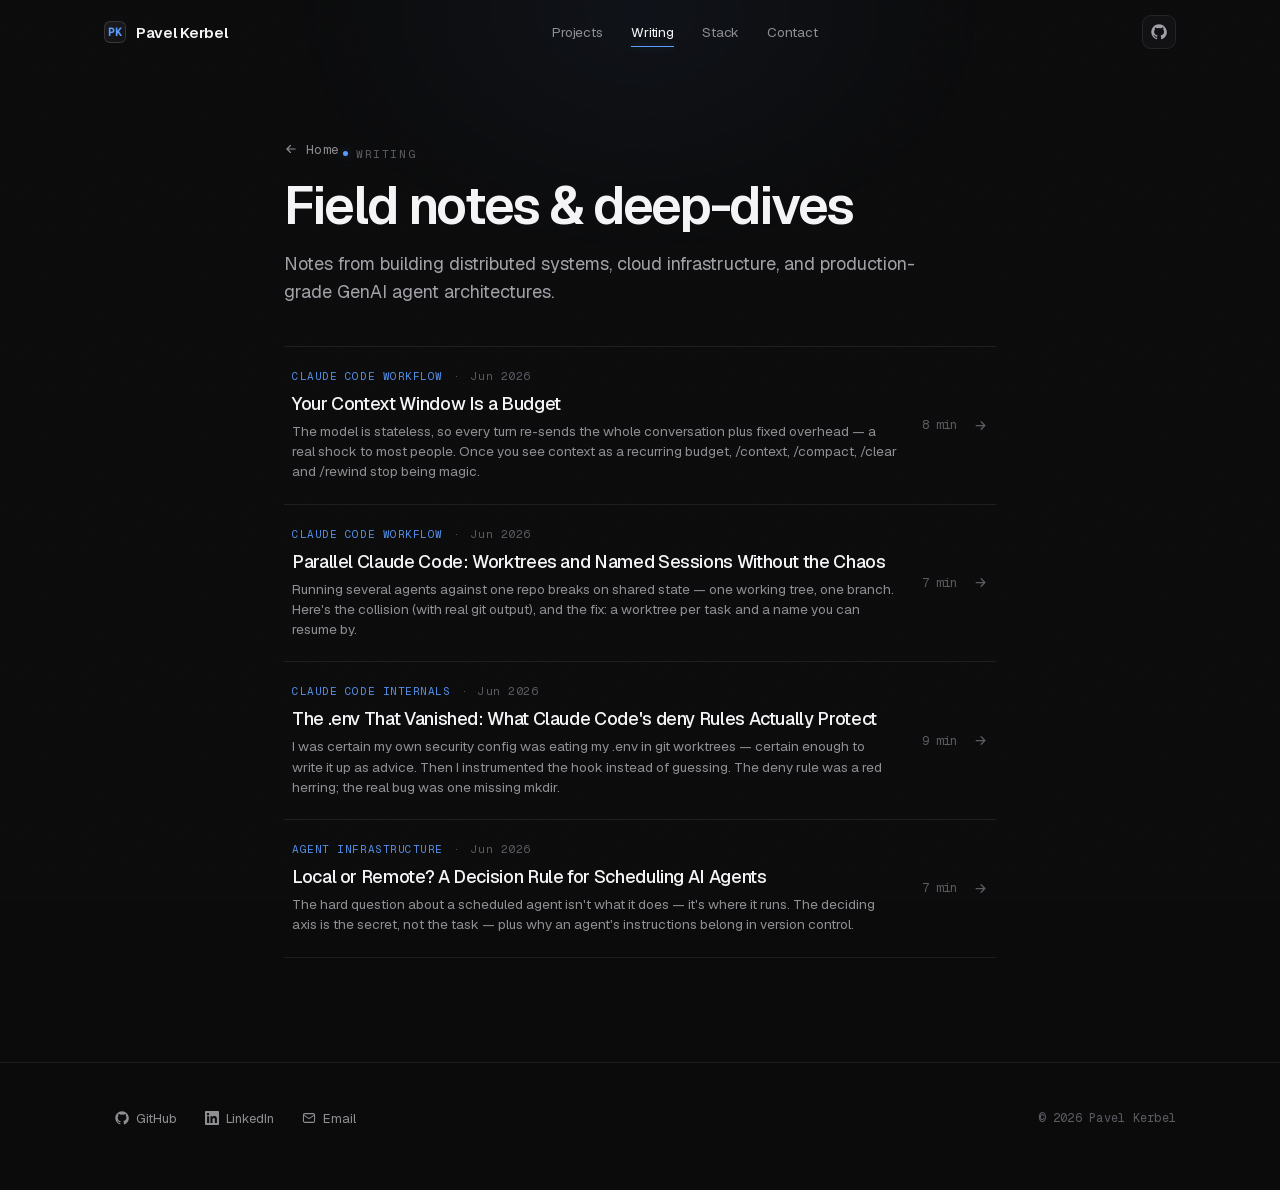
==== blog/index.html @ 135c645b "Add blog post: your context window is a budget Field note on how context really works — the model is" ====
<!DOCTYPE html>
<html lang="en">
<head>
  <meta charset="UTF-8">
  <meta name="viewport" content="width=device-width, initial-scale=1.0">
  <title>Writing — Pavel Kerbel</title>

  <meta name="description" content="Essays and field notes from Pavel Kerbel — distributed systems, cloud infrastructure, and production-grade GenAI agent architectures.">
  <link rel="canonical" href="https://pavelkerbel.com/blog/">
  <meta property="og:title" content="Writing — Pavel Kerbel">
  <meta property="og:description" content="Essays on distributed systems, cloud infrastructure, and production GenAI agent architectures.">
  <meta property="og:type" content="website">
  <meta property="og:url" content="https://pavelkerbel.com/blog/">

  <link rel="stylesheet" href="../style.css">
  <link rel="stylesheet" href="../blog.css">
</head>
<body>
  <div class="grain"></div>

  <!-- Header -->
  <header class="hdr" id="header">
    <div class="wrap hdr-in">
      <a class="brand" href="../">
        <span class="mark">PK</span>
        Pavel Kerbel
      </a>
      <nav class="nav">
        <a href="../#projects" class="nav-link">Projects</a>
        <a href="./" class="nav-link active">Writing</a>
        <a href="../#stack" class="nav-link">Stack</a>
        <a href="../#contact" class="nav-link">Contact</a>
      </nav>
      <div class="hdr-right">
        <a class="icon-btn" href="https://github.com/kerbelp" target="_blank" rel="noreferrer" aria-label="GitHub">
          <svg viewBox="0 0 24 24" fill="currentColor"><path d="M12 .5C5.7.5.5 5.7.5 12c0 5.1 3.3 9.4 7.9 10.9.6.1.8-.2.8-.5v-2c-3.2.7-3.9-1.4-3.9-1.4-.5-1.3-1.3-1.7-1.3-1.7-1.1-.7.1-.7.1-.7 1.2.1 1.8 1.2 1.8 1.2 1 1.8 2.7 1.3 3.4 1 .1-.8.4-1.3.7-1.6-2.6-.3-5.3-1.3-5.3-5.8 0-1.3.5-2.3 1.2-3.1-.1-.3-.5-1.5.1-3.1 0 0 1-.3 3.3 1.2a11.5 11.5 0 0 1 6 0C17.3 4.6 18.3 5 18.3 5c.6 1.6.2 2.8.1 3.1.8.8 1.2 1.8 1.2 3.1 0 4.5-2.7 5.5-5.3 5.8.4.4.8 1.1.8 2.2v3.3c0 .3.2.6.8.5 4.6-1.5 7.9-5.8 7.9-10.9C23.5 5.7 18.3.5 12 .5Z"/></svg>
        </a>
      </div>
    </div>
  </header>

  <main>
    <section class="blog-hero">
      <div class="read">
        <a class="backlink" href="../">
          <svg viewBox="0 0 24 24" fill="none" stroke="currentColor" stroke-width="2" stroke-linecap="round" stroke-linejoin="round"><path d="M19 12H5M11 18l-6-6 6-6"/></svg>
          Home
        </a>
        <span class="eyebrow" style="margin-top:18px;">Writing</span>
        <h1>Field notes &amp; deep-dives</h1>
        <p>Notes from building distributed systems, cloud infrastructure, and production-grade GenAI agent architectures.</p>
      </div>
    </section>

    <section style="padding: 12px 0 40px;">
      <div class="read">
        <div class="writing-list">
          <a class="post" href="claude-code-context-is-a-budget/" data-tags="claude-code,context,tokens,workflow,productivity,ai-infrastructure">
            <div class="post-main">
              <div class="post-meta">
                <span class="post-tag">Claude Code Workflow</span>
                <span>·</span>
                <span>Jun 2026</span>
              </div>
              <h3>Your Context Window Is a Budget</h3>
              <p class="post-desc">The model is stateless, so every turn re-sends the whole conversation plus fixed overhead — a real shock to most people. Once you see context as a recurring budget, /context, /compact, /clear and /rewind stop being magic.</p>
            </div>
            <div class="post-right">
              <span>8 min</span>
              <svg viewBox="0 0 24 24" fill="none" stroke="currentColor" stroke-width="2" stroke-linecap="round" stroke-linejoin="round"><path d="M5 12h14M13 6l6 6-6 6"/></svg>
            </div>
          </a>
          <a class="post" href="parallel-claude-code-worktrees-named-sessions/" data-tags="claude-code,git-worktrees,sessions,workflow,productivity,ai-infrastructure">
            <div class="post-main">
              <div class="post-meta">
                <span class="post-tag">Claude Code Workflow</span>
                <span>·</span>
                <span>Jun 2026</span>
              </div>
              <h3>Parallel Claude Code: Worktrees and Named Sessions Without the Chaos</h3>
              <p class="post-desc">Running several agents against one repo breaks on shared state — one working tree, one branch. Here's the collision (with real git output), and the fix: a worktree per task and a name you can resume by.</p>
            </div>
            <div class="post-right">
              <span>7 min</span>
              <svg viewBox="0 0 24 24" fill="none" stroke="currentColor" stroke-width="2" stroke-linecap="round" stroke-linejoin="round"><path d="M5 12h14M13 6l6 6-6 6"/></svg>
            </div>
          </a>
          <a class="post" href="claude-code-deny-rules-not-a-sandbox/" data-tags="claude-code,hooks,git-worktrees,debugging,permissions,ai-infrastructure">
            <div class="post-main">
              <div class="post-meta">
                <span class="post-tag">Claude Code Internals</span>
                <span>·</span>
                <span>Jun 2026</span>
              </div>
              <h3>The .env That Vanished: What Claude Code's deny Rules Actually Protect</h3>
              <p class="post-desc">I was certain my own security config was eating my .env in git worktrees — certain enough to write it up as advice. Then I instrumented the hook instead of guessing. The deny rule was a red herring; the real bug was one missing mkdir.</p>
            </div>
            <div class="post-right">
              <span>9 min</span>
              <svg viewBox="0 0 24 24" fill="none" stroke="currentColor" stroke-width="2" stroke-linecap="round" stroke-linejoin="round"><path d="M5 12h14M13 6l6 6-6 6"/></svg>
            </div>
          </a>
          <a class="post" href="local-or-remote-scheduling-ai-agents/" data-tags="agents,routines,claude-code,mcp,automation,ai-infrastructure">
            <div class="post-main">
              <div class="post-meta">
                <span class="post-tag">Agent Infrastructure</span>
                <span>·</span>
                <span>Jun 2026</span>
              </div>
              <h3>Local or Remote? A Decision Rule for Scheduling AI Agents</h3>
              <p class="post-desc">The hard question about a scheduled agent isn't what it does — it's where it runs. The deciding axis is the secret, not the task — plus why an agent's instructions belong in version control.</p>
            </div>
            <div class="post-right">
              <span>7 min</span>
              <svg viewBox="0 0 24 24" fill="none" stroke="currentColor" stroke-width="2" stroke-linecap="round" stroke-linejoin="round"><path d="M5 12h14M13 6l6 6-6 6"/></svg>
            </div>
          </a>
        </div>
      </div>
    </section>
  </main>

  <!-- Footer -->
  <footer class="footer">
    <div class="wrap footer-in">
      <div class="footer-links">
        <a href="https://github.com/kerbelp" target="_blank" rel="noreferrer"><svg viewBox="0 0 24 24" fill="currentColor"><path d="M12 .5C5.7.5.5 5.7.5 12c0 5.1 3.3 9.4 7.9 10.9.6.1.8-.2.8-.5v-2c-3.2.7-3.9-1.4-3.9-1.4-.5-1.3-1.3-1.7-1.3-1.7-1.1-.7.1-.7.1-.7 1.2.1 1.8 1.2 1.8 1.2 1 1.8 2.7 1.3 3.4 1 .1-.8.4-1.3.7-1.6-2.6-.3-5.3-1.3-5.3-5.8 0-1.3.5-2.3 1.2-3.1-.1-.3-.5-1.5.1-3.1 0 0 1-.3 3.3 1.2a11.5 11.5 0 0 1 6 0C17.3 4.6 18.3 5 18.3 5c.6 1.6.2 2.8.1 3.1.8.8 1.2 1.8 1.2 3.1 0 4.5-2.7 5.5-5.3 5.8.4.4.8 1.1.8 2.2v3.3c0 .3.2.6.8.5 4.6-1.5 7.9-5.8 7.9-10.9C23.5 5.7 18.3.5 12 .5Z"/></svg> GitHub</a>
        <a href="https://www.linkedin.com/in/kerbelp/" target="_blank" rel="noreferrer"><svg viewBox="0 0 24 24" fill="currentColor"><path d="M20.45 20.45h-3.56v-5.57c0-1.33-.02-3.04-1.85-3.04-1.85 0-2.14 1.45-2.14 2.94v5.67H9.35V9h3.41v1.56h.05c.48-.9 1.64-1.85 3.37-1.85 3.6 0 4.27 2.37 4.27 5.46v6.28ZM5.34 7.43a2.07 2.07 0 1 1 0-4.13 2.07 2.07 0 0 1 0 4.13ZM7.12 20.45H3.55V9h3.57v11.45ZM22.22 0H1.77C.79 0 0 .77 0 1.73v20.54C0 23.22.79 24 1.77 24h20.45c.98 0 1.78-.78 1.78-1.73V1.73C24 .77 23.2 0 22.22 0Z"/></svg> LinkedIn</a>
        <a href="mailto:hello@pavelkerbel.com"><svg viewBox="0 0 24 24" fill="none" stroke="currentColor" stroke-width="1.8" stroke-linecap="round" stroke-linejoin="round"><rect x="2.5" y="4.5" width="19" height="15" rx="2.5"/><path d="m3 7 9 6 9-6"/></svg> Email</a>
      </div>
      <span class="copyright">© 2026 Pavel Kerbel</span>
    </div>
  </footer>

  <script>
    document.documentElement.classList.add('ready');
    var hdr = document.getElementById('header');
    var onScroll = function () { hdr.classList.toggle('scrolled', window.scrollY > 8); };
    onScroll();
    window.addEventListener('scroll', onScroll, { passive: true });
  </script>
</body>
</html>
---- style.css ----
/* cyrillic-ext */
@font-face {
  font-family: 'Geist';
  font-style: normal;
  font-weight: 300;
  font-display: swap;
  src: url("fonts/e29f8e27-f8c9-4953-a61b-477ca6fa495c.woff2") format('woff2');
  unicode-range: U+0460-052F, U+1C80-1C8A, U+20B4, U+2DE0-2DFF, U+A640-A69F, U+FE2E-FE2F;
}
/* cyrillic */
@font-face {
  font-family: 'Geist';
  font-style: normal;
  font-weight: 300;
  font-display: swap;
  src: url("fonts/02e0edfd-99ec-4066-a321-1cae025c4f57.woff2") format('woff2');
  unicode-range: U+0301, U+0400-045F, U+0490-0491, U+04B0-04B1, U+2116;
}
/* vietnamese */
@font-face {
  font-family: 'Geist';
  font-style: normal;
  font-weight: 300;
  font-display: swap;
  src: url("fonts/5e59c840-a5d9-4b17-b4b4-eda919d2d9b7.woff2") format('woff2');
  unicode-range: U+0102-0103, U+0110-0111, U+0128-0129, U+0168-0169, U+01A0-01A1, U+01AF-01B0, U+0300-0301, U+0303-0304, U+0308-0309, U+0323, U+0329, U+1EA0-1EF9, U+20AB;
}
/* latin-ext */
@font-face {
  font-family: 'Geist';
  font-style: normal;
  font-weight: 300;
  font-display: swap;
  src: url("fonts/b0751911-b2d7-48f4-85fe-819244debfb4.woff2") format('woff2');
  unicode-range: U+0100-02BA, U+02BD-02C5, U+02C7-02CC, U+02CE-02D7, U+02DD-02FF, U+0304, U+0308, U+0329, U+1D00-1DBF, U+1E00-1E9F, U+1EF2-1EFF, U+2020, U+20A0-20AB, U+20AD-20C0, U+2113, U+2C60-2C7F, U+A720-A7FF;
}
/* latin */
@font-face {
  font-family: 'Geist';
  font-style: normal;
  font-weight: 300;
  font-display: swap;
  src: url("fonts/5f80c4a5-76d3-400f-a30b-2440a5e7821f.woff2") format('woff2');
  unicode-range: U+0000-00FF, U+0131, U+0152-0153, U+02BB-02BC, U+02C6, U+02DA, U+02DC, U+0304, U+0308, U+0329, U+2000-206F, U+20AC, U+2122, U+2191, U+2193, U+2212, U+2215, U+FEFF, U+FFFD;
}
/* cyrillic-ext */
@font-face {
  font-family: 'Geist';
  font-style: normal;
  font-weight: 400;
  font-display: swap;
  src: url("fonts/e29f8e27-f8c9-4953-a61b-477ca6fa495c.woff2") format('woff2');
  unicode-range: U+0460-052F, U+1C80-1C8A, U+20B4, U+2DE0-2DFF, U+A640-A69F, U+FE2E-FE2F;
}
/* cyrillic */
@font-face {
  font-family: 'Geist';
  font-style: normal;
  font-weight: 400;
  font-display: swap;
  src: url("fonts/02e0edfd-99ec-4066-a321-1cae025c4f57.woff2") format('woff2');
  unicode-range: U+0301, U+0400-045F, U+0490-0491, U+04B0-04B1, U+2116;
}
/* vietnamese */
@font-face {
  font-family: 'Geist';
  font-style: normal;
  font-weight: 400;
  font-display: swap;
  src: url("fonts/5e59c840-a5d9-4b17-b4b4-eda919d2d9b7.woff2") format('woff2');
  unicode-range: U+0102-0103, U+0110-0111, U+0128-0129, U+0168-0169, U+01A0-01A1, U+01AF-01B0, U+0300-0301, U+0303-0304, U+0308-0309, U+0323, U+0329, U+1EA0-1EF9, U+20AB;
}
/* latin-ext */
@font-face {
  font-family: 'Geist';
  font-style: normal;
  font-weight: 400;
  font-display: swap;
  src: url("fonts/b0751911-b2d7-48f4-85fe-819244debfb4.woff2") format('woff2');
  unicode-range: U+0100-02BA, U+02BD-02C5, U+02C7-02CC, U+02CE-02D7, U+02DD-02FF, U+0304, U+0308, U+0329, U+1D00-1DBF, U+1E00-1E9F, U+1EF2-1EFF, U+2020, U+20A0-20AB, U+20AD-20C0, U+2113, U+2C60-2C7F, U+A720-A7FF;
}
/* latin */
@font-face {
  font-family: 'Geist';
  font-style: normal;
  font-weight: 400;
  font-display: swap;
  src: url("fonts/5f80c4a5-76d3-400f-a30b-2440a5e7821f.woff2") format('woff2');
  unicode-range: U+0000-00FF, U+0131, U+0152-0153, U+02BB-02BC, U+02C6, U+02DA, U+02DC, U+0304, U+0308, U+0329, U+2000-206F, U+20AC, U+2122, U+2191, U+2193, U+2212, U+2215, U+FEFF, U+FFFD;
}
/* cyrillic-ext */
@font-face {
  font-family: 'Geist';
  font-style: normal;
  font-weight: 500;
  font-display: swap;
  src: url("fonts/e29f8e27-f8c9-4953-a61b-477ca6fa495c.woff2") format('woff2');
  unicode-range: U+0460-052F, U+1C80-1C8A, U+20B4, U+2DE0-2DFF, U+A640-A69F, U+FE2E-FE2F;
}
/* cyrillic */
@font-face {
  font-family: 'Geist';
  font-style: normal;
  font-weight: 500;
  font-display: swap;
  src: url("fonts/02e0edfd-99ec-4066-a321-1cae025c4f57.woff2") format('woff2');
  unicode-range: U+0301, U+0400-045F, U+0490-0491, U+04B0-04B1, U+2116;
}
/* vietnamese */
@font-face {
  font-family: 'Geist';
  font-style: normal;
  font-weight: 500;
  font-display: swap;
  src: url("fonts/5e59c840-a5d9-4b17-b4b4-eda919d2d9b7.woff2") format('woff2');
  unicode-range: U+0102-0103, U+0110-0111, U+0128-0129, U+0168-0169, U+01A0-01A1, U+01AF-01B0, U+0300-0301, U+0303-0304, U+0308-0309, U+0323, U+0329, U+1EA0-1EF9, U+20AB;
}
/* latin-ext */
@font-face {
  font-family: 'Geist';
  font-style: normal;
  font-weight: 500;
  font-display: swap;
  src: url("fonts/b0751911-b2d7-48f4-85fe-819244debfb4.woff2") format('woff2');
  unicode-range: U+0100-02BA, U+02BD-02C5, U+02C7-02CC, U+02CE-02D7, U+02DD-02FF, U+0304, U+0308, U+0329, U+1D00-1DBF, U+1E00-1E9F, U+1EF2-1EFF, U+2020, U+20A0-20AB, U+20AD-20C0, U+2113, U+2C60-2C7F, U+A720-A7FF;
}
/* latin */
@font-face {
  font-family: 'Geist';
  font-style: normal;
  font-weight: 500;
  font-display: swap;
  src: url("fonts/5f80c4a5-76d3-400f-a30b-2440a5e7821f.woff2") format('woff2');
  unicode-range: U+0000-00FF, U+0131, U+0152-0153, U+02BB-02BC, U+02C6, U+02DA, U+02DC, U+0304, U+0308, U+0329, U+2000-206F, U+20AC, U+2122, U+2191, U+2193, U+2212, U+2215, U+FEFF, U+FFFD;
}
/* cyrillic-ext */
@font-face {
  font-family: 'Geist';
  font-style: normal;
  font-weight: 600;
  font-display: swap;
  src: url("fonts/e29f8e27-f8c9-4953-a61b-477ca6fa495c.woff2") format('woff2');
  unicode-range: U+0460-052F, U+1C80-1C8A, U+20B4, U+2DE0-2DFF, U+A640-A69F, U+FE2E-FE2F;
}
/* cyrillic */
@font-face {
  font-family: 'Geist';
  font-style: normal;
  font-weight: 600;
  font-display: swap;
  src: url("fonts/02e0edfd-99ec-4066-a321-1cae025c4f57.woff2") format('woff2');
  unicode-range: U+0301, U+0400-045F, U+0490-0491, U+04B0-04B1, U+2116;
}
/* vietnamese */
@font-face {
  font-family: 'Geist';
  font-style: normal;
  font-weight: 600;
  font-display: swap;
  src: url("fonts/5e59c840-a5d9-4b17-b4b4-eda919d2d9b7.woff2") format('woff2');
  unicode-range: U+0102-0103, U+0110-0111, U+0128-0129, U+0168-0169, U+01A0-01A1, U+01AF-01B0, U+0300-0301, U+0303-0304, U+0308-0309, U+0323, U+0329, U+1EA0-1EF9, U+20AB;
}
/* latin-ext */
@font-face {
  font-family: 'Geist';
  font-style: normal;
  font-weight: 600;
  font-display: swap;
  src: url("fonts/b0751911-b2d7-48f4-85fe-819244debfb4.woff2") format('woff2');
  unicode-range: U+0100-02BA, U+02BD-02C5, U+02C7-02CC, U+02CE-02D7, U+02DD-02FF, U+0304, U+0308, U+0329, U+1D00-1DBF, U+1E00-1E9F, U+1EF2-1EFF, U+2020, U+20A0-20AB, U+20AD-20C0, U+2113, U+2C60-2C7F, U+A720-A7FF;
}
/* latin */
@font-face {
  font-family: 'Geist';
  font-style: normal;
  font-weight: 600;
  font-display: swap;
  src: url("fonts/5f80c4a5-76d3-400f-a30b-2440a5e7821f.woff2") format('woff2');
  unicode-range: U+0000-00FF, U+0131, U+0152-0153, U+02BB-02BC, U+02C6, U+02DA, U+02DC, U+0304, U+0308, U+0329, U+2000-206F, U+20AC, U+2122, U+2191, U+2193, U+2212, U+2215, U+FEFF, U+FFFD;
}
/* cyrillic-ext */
@font-face {
  font-family: 'Geist';
  font-style: normal;
  font-weight: 700;
  font-display: swap;
  src: url("fonts/e29f8e27-f8c9-4953-a61b-477ca6fa495c.woff2") format('woff2');
  unicode-range: U+0460-052F, U+1C80-1C8A, U+20B4, U+2DE0-2DFF, U+A640-A69F, U+FE2E-FE2F;
}
/* cyrillic */
@font-face {
  font-family: 'Geist';
  font-style: normal;
  font-weight: 700;
  font-display: swap;
  src: url("fonts/02e0edfd-99ec-4066-a321-1cae025c4f57.woff2") format('woff2');
  unicode-range: U+0301, U+0400-045F, U+0490-0491, U+04B0-04B1, U+2116;
}
/* vietnamese */
@font-face {
  font-family: 'Geist';
  font-style: normal;
  font-weight: 700;
  font-display: swap;
  src: url("fonts/5e59c840-a5d9-4b17-b4b4-eda919d2d9b7.woff2") format('woff2');
  unicode-range: U+0102-0103, U+0110-0111, U+0128-0129, U+0168-0169, U+01A0-01A1, U+01AF-01B0, U+0300-0301, U+0303-0304, U+0308-0309, U+0323, U+0329, U+1EA0-1EF9, U+20AB;
}
/* latin-ext */
@font-face {
  font-family: 'Geist';
  font-style: normal;
  font-weight: 700;
  font-display: swap;
  src: url("fonts/b0751911-b2d7-48f4-85fe-819244debfb4.woff2") format('woff2');
  unicode-range: U+0100-02BA, U+02BD-02C5, U+02C7-02CC, U+02CE-02D7, U+02DD-02FF, U+0304, U+0308, U+0329, U+1D00-1DBF, U+1E00-1E9F, U+1EF2-1EFF, U+2020, U+20A0-20AB, U+20AD-20C0, U+2113, U+2C60-2C7F, U+A720-A7FF;
}
/* latin */
@font-face {
  font-family: 'Geist';
  font-style: normal;
  font-weight: 700;
  font-display: swap;
  src: url("fonts/5f80c4a5-76d3-400f-a30b-2440a5e7821f.woff2") format('woff2');
  unicode-range: U+0000-00FF, U+0131, U+0152-0153, U+02BB-02BC, U+02C6, U+02DA, U+02DC, U+0304, U+0308, U+0329, U+2000-206F, U+20AC, U+2122, U+2191, U+2193, U+2212, U+2215, U+FEFF, U+FFFD;
}
/* cyrillic-ext */
@font-face {
  font-family: 'Geist Mono';
  font-style: normal;
  font-weight: 400;
  font-display: swap;
  src: url("fonts/e93628d7-5708-4ba1-8b4d-038cb0ce158b.woff2") format('woff2');
  unicode-range: U+0460-052F, U+1C80-1C8A, U+20B4, U+2DE0-2DFF, U+A640-A69F, U+FE2E-FE2F;
}
/* cyrillic */
@font-face {
  font-family: 'Geist Mono';
  font-style: normal;
  font-weight: 400;
  font-display: swap;
  src: url("fonts/2e220a47-0cac-47fd-a0c2-d87fb365a460.woff2") format('woff2');
  unicode-range: U+0301, U+0400-045F, U+0490-0491, U+04B0-04B1, U+2116;
}
/* symbols2 */
@font-face {
  font-family: 'Geist Mono';
  font-style: normal;
  font-weight: 400;
  font-display: swap;
  src: url("fonts/2adf43e3-f1c6-4e5c-8d7b-ce3fc3c0bacb.woff2") format('woff2');
  unicode-range: U+2000-2001, U+2004-2008, U+200A, U+23B8-23BD, U+2500-259F;
}
/* vietnamese */
@font-face {
  font-family: 'Geist Mono';
  font-style: normal;
  font-weight: 400;
  font-display: swap;
  src: url("fonts/4974fd29-18d6-426a-866e-49e801d18f09.woff2") format('woff2');
  unicode-range: U+0102-0103, U+0110-0111, U+0128-0129, U+0168-0169, U+01A0-01A1, U+01AF-01B0, U+0300-0301, U+0303-0304, U+0308-0309, U+0323, U+0329, U+1EA0-1EF9, U+20AB;
}
/* latin-ext */
@font-face {
  font-family: 'Geist Mono';
  font-style: normal;
  font-weight: 400;
  font-display: swap;
  src: url("fonts/c0227e74-2f84-4f76-a6a5-dbca41500642.woff2") format('woff2');
  unicode-range: U+0100-02BA, U+02BD-02C5, U+02C7-02CC, U+02CE-02D7, U+02DD-02FF, U+0304, U+0308, U+0329, U+1D00-1DBF, U+1E00-1E9F, U+1EF2-1EFF, U+2020, U+20A0-20AB, U+20AD-20C0, U+2113, U+2C60-2C7F, U+A720-A7FF;
}
/* latin */
@font-face {
  font-family: 'Geist Mono';
  font-style: normal;
  font-weight: 400;
  font-display: swap;
  src: url("fonts/6c6049fb-b404-49ed-b0d0-677ee3e92f3e.woff2") format('woff2');
  unicode-range: U+0000-00FF, U+0131, U+0152-0153, U+02BB-02BC, U+02C6, U+02DA, U+02DC, U+0304, U+0308, U+0329, U+2000-206F, U+20AC, U+2122, U+2191, U+2193, U+2212, U+2215, U+FEFF, U+FFFD;
}
/* cyrillic-ext */
@font-face {
  font-family: 'Geist Mono';
  font-style: normal;
  font-weight: 500;
  font-display: swap;
  src: url("fonts/e93628d7-5708-4ba1-8b4d-038cb0ce158b.woff2") format('woff2');
  unicode-range: U+0460-052F, U+1C80-1C8A, U+20B4, U+2DE0-2DFF, U+A640-A69F, U+FE2E-FE2F;
}
/* cyrillic */
@font-face {
  font-family: 'Geist Mono';
  font-style: normal;
  font-weight: 500;
  font-display: swap;
  src: url("fonts/2e220a47-0cac-47fd-a0c2-d87fb365a460.woff2") format('woff2');
  unicode-range: U+0301, U+0400-045F, U+0490-0491, U+04B0-04B1, U+2116;
}
/* symbols2 */
@font-face {
  font-family: 'Geist Mono';
  font-style: normal;
  font-weight: 500;
  font-display: swap;
  src: url("fonts/2adf43e3-f1c6-4e5c-8d7b-ce3fc3c0bacb.woff2") format('woff2');
  unicode-range: U+2000-2001, U+2004-2008, U+200A, U+23B8-23BD, U+2500-259F;
}
/* vietnamese */
@font-face {
  font-family: 'Geist Mono';
  font-style: normal;
  font-weight: 500;
  font-display: swap;
  src: url("fonts/4974fd29-18d6-426a-866e-49e801d18f09.woff2") format('woff2');
  unicode-range: U+0102-0103, U+0110-0111, U+0128-0129, U+0168-0169, U+01A0-01A1, U+01AF-01B0, U+0300-0301, U+0303-0304, U+0308-0309, U+0323, U+0329, U+1EA0-1EF9, U+20AB;
}
/* latin-ext */
@font-face {
  font-family: 'Geist Mono';
  font-style: normal;
  font-weight: 500;
  font-display: swap;
  src: url("fonts/c0227e74-2f84-4f76-a6a5-dbca41500642.woff2") format('woff2');
  unicode-range: U+0100-02BA, U+02BD-02C5, U+02C7-02CC, U+02CE-02D7, U+02DD-02FF, U+0304, U+0308, U+0329, U+1D00-1DBF, U+1E00-1E9F, U+1EF2-1EFF, U+2020, U+20A0-20AB, U+20AD-20C0, U+2113, U+2C60-2C7F, U+A720-A7FF;
}
/* latin */
@font-face {
  font-family: 'Geist Mono';
  font-style: normal;
  font-weight: 500;
  font-display: swap;
  src: url("fonts/6c6049fb-b404-49ed-b0d0-677ee3e92f3e.woff2") format('woff2');
  unicode-range: U+0000-00FF, U+0131, U+0152-0153, U+02BB-02BC, U+02C6, U+02DA, U+02DC, U+0304, U+0308, U+0329, U+2000-206F, U+20AC, U+2122, U+2191, U+2193, U+2212, U+2215, U+FEFF, U+FFFD;
}

/* ============================================================
   Pavel Kerbel — portfolio
   Geist Sans / Geist Mono · dark · Gemini-blue accent
   ============================================================ */

:root {
  /* surfaces */
  --bg:            #0B0B0C;
  --bg-2:          #0E0E10;
  --surface:       #121214;
  --surface-2:     #161618;
  --surface-3:     #1C1C20;

  /* hairlines */
  --line:          rgba(255,255,255,0.08);
  --line-strong:   rgba(255,255,255,0.13);
  --line-faint:    rgba(255,255,255,0.05);

  /* text */
  --text:          #F4F4F6;
  --text-dim:      #A1A1A8;
  --text-mute:     #8E8E93;
  --text-faint:    #5C5C63;

  /* accent (driven by tweaks) */
  --accent:        #5B9DFF;
  --accent-ink:    #0B0B0C;
  --glow:          0.55;            /* multiplier set by tweak */
  --accent-soft:   color-mix(in oklch, var(--accent) 14%, transparent);
  --accent-line:   color-mix(in oklch, var(--accent) 38%, transparent);

  /* metrics */
  --maxw:          1120px;
  --pad:           24px;
  --radius:        16px;
  --radius-sm:     10px;

  --ease:          cubic-bezier(0.22, 1, 0.36, 1);
  --font:          "Geist", -apple-system, BlinkMacSystemFont, "Segoe UI", sans-serif;
  --mono:          "Geist Mono", ui-monospace, "SF Mono", Menlo, monospace;
}

* { box-sizing: border-box; }
html { scroll-behavior: smooth; }
@media (prefers-reduced-motion: reduce) { html { scroll-behavior: auto; } }

html, body {
  margin: 0;
  padding: 0;
  background: var(--bg);
  color: var(--text);
  font-family: var(--font);
  -webkit-font-smoothing: antialiased;
  text-rendering: optimizeLegibility;
  font-feature-settings: "ss01", "cv01";
}

body {
  overflow-x: hidden;
}

/* ambient top glow — extremely subtle */
body::before {
  content: "";
  position: fixed;
  top: -340px;
  left: 50%;
  width: 1000px;
  height: 700px;
  transform: translateX(-50%);
  background: radial-gradient(
    50% 50% at 50% 50%,
    color-mix(in oklch, var(--accent) calc(9% * var(--glow)), transparent),
    transparent 70%
  );
  pointer-events: none;
  z-index: 0;
  filter: blur(8px);
}

::selection { background: var(--accent-soft); color: var(--text); }

a { color: inherit; text-decoration: none; }
button { font-family: inherit; }

/* fine grain so flat blacks don't band */
.grain {
  position: fixed;
  inset: 0;
  z-index: 1;
  pointer-events: none;
  opacity: 0.025;
  background-image: url("data:image/svg+xml,%3Csvg xmlns='http://www.w3.org/2000/svg' width='160' height='160'%3E%3Cfilter id='n'%3E%3CfeTurbulence type='fractalNoise' baseFrequency='0.9' numOctaves='2' stitchTiles='stitch'/%3E%3C/filter%3E%3Crect width='100%25' height='100%25' filter='url(%23n)'/%3E%3C/svg%3E");
}

.wrap { max-width: var(--maxw); margin: 0 auto; padding: 0 var(--pad); position: relative; z-index: 2; }

/* ============================================================
   Header
   ============================================================ */
.hdr {
  position: fixed;
  top: 0; left: 0; right: 0;
  z-index: 50;
  transition: background .4s var(--ease), border-color .4s var(--ease), backdrop-filter .4s var(--ease);
  border-bottom: 1px solid transparent;
}
.hdr.scrolled {
  background: color-mix(in oklch, var(--bg) 72%, transparent);
  backdrop-filter: blur(18px) saturate(180%);
  -webkit-backdrop-filter: blur(18px) saturate(180%);
  border-bottom: 1px solid var(--line);
}
.hdr-in {
  height: 64px;
  display: flex;
  align-items: center;
  justify-content: space-between;
  gap: 24px;
}
.brand {
  display: inline-flex;
  align-items: center;
  gap: 10px;
  font-weight: 600;
  letter-spacing: -0.02em;
  font-size: 15px;
}
.brand .mark {
  width: 22px; height: 22px;
  border-radius: 6px;
  border: 1px solid var(--line-strong);
  background: linear-gradient(150deg, var(--surface-3), var(--surface));
  display: grid; place-items: center;
  font-family: var(--mono);
  font-size: 11px;
  color: var(--accent);
  flex: none;
}
.nav {
  display: flex;
  align-items: center;
  gap: 4px;
}
.nav a {
  position: relative;
  font-size: 13.5px;
  color: var(--text-mute);
  padding: 7px 12px;
  border-radius: 8px;
  transition: color .2s var(--ease), background .2s var(--ease);
  letter-spacing: -0.01em;
}
.nav a:hover { color: var(--text); }
.nav a.active { color: var(--text); }
.nav a.active::after {
  content: "";
  position: absolute;
  left: 12px; right: 12px;
  bottom: 1px;
  height: 1px;
  background: var(--accent);
  box-shadow: 0 0 8px color-mix(in oklch, var(--accent) calc(70% * var(--glow)), transparent);
}
.hdr-right { display: flex; align-items: center; gap: 6px; }
.icon-btn {
  width: 34px; height: 34px;
  display: grid; place-items: center;
  border-radius: 9px;
  border: 1px solid var(--line);
  background: var(--surface);
  color: var(--text-dim);
  cursor: pointer;
  transition: all .2s var(--ease);
}
.icon-btn:hover {
  color: var(--text);
  border-color: var(--accent-line);
  box-shadow: 0 0 0 1px var(--accent-soft), 0 0 22px color-mix(in oklch, var(--accent) calc(22% * var(--glow)), transparent);
}
.icon-btn svg { width: 16px; height: 16px; }

@media (max-width: 720px) {
  .nav { display: none; }
}

/* ============================================================
   Buttons
   ============================================================ */
.btn {
  display: inline-flex;
  align-items: center;
  gap: 8px;
  height: 44px;
  padding: 0 20px;
  border-radius: 11px;
  font-size: 14px;
  font-weight: 500;
  letter-spacing: -0.01em;
  cursor: pointer;
  transition: all .22s var(--ease);
  border: 1px solid transparent;
  white-space: nowrap;
}
.btn svg { width: 15px; height: 15px; }
.btn-primary {
  background: var(--text);
  color: #09090A;
  border-color: var(--text);
}
.btn-primary:hover {
  transform: translateY(-1px);
  box-shadow: 0 8px 30px rgba(0,0,0,0.5), 0 0 0 1px var(--accent-line), 0 0 30px color-mix(in oklch, var(--accent) calc(28% * var(--glow)), transparent);
}
.btn-ghost {
  background: color-mix(in oklch, var(--surface) 70%, transparent);
  color: var(--text);
  border-color: var(--line-strong);
}
.btn-ghost:hover {
  border-color: var(--accent-line);
  background: var(--surface-2);
  box-shadow: 0 0 24px color-mix(in oklch, var(--accent) calc(16% * var(--glow)), transparent);
}
.btn-arrow { transition: transform .22s var(--ease); }
.btn:hover .btn-arrow { transform: translateX(3px); }

/* ============================================================
   Section scaffolding
   ============================================================ */
section { position: relative; z-index: 2; scroll-margin-top: 84px; }

.sec-head {
  display: flex;
  align-items: baseline;
  justify-content: space-between;
  gap: 20px;
  margin-bottom: 36px;
}
.eyebrow {
  font-family: var(--mono);
  font-size: 11.5px;
  letter-spacing: 0.14em;
  text-transform: uppercase;
  color: var(--text-faint);
  display: inline-flex;
  align-items: center;
  gap: 8px;
}
.eyebrow::before {
  content: "";
  width: 5px; height: 5px;
  border-radius: 50%;
  background: var(--accent);
  box-shadow: 0 0 8px color-mix(in oklch, var(--accent) calc(80% * var(--glow)), transparent);
}
.sec-title {
  font-size: clamp(24px, 3.4vw, 34px);
  font-weight: 600;
  letter-spacing: -0.03em;
  margin: 12px 0 0;
  line-height: 1.05;
}
.sec-sub { color: var(--text-mute); font-size: 15px; margin: 10px 0 0; max-width: 46ch; line-height: 1.5; }
.sec-link {
  font-size: 13px;
  color: var(--text-mute);
  display: inline-flex;
  align-items: center;
  gap: 6px;
  transition: color .2s var(--ease);
}
.sec-link:hover { color: var(--accent); }
.sec-link svg { width: 13px; height: 13px; transition: transform .2s var(--ease); }
.sec-link:hover svg { transform: translateX(3px); }

/* ============================================================
   Hero
   ============================================================ */
.hero {
  padding-top: 120px;
  padding-bottom: 64px;
}
.hero-in { max-width: 880px; }
.hero.center .hero-in { margin: 0 auto; text-align: center; }
.hero.center .hero-badges,
.hero.center .hero-cta { justify-content: center; }

.hero-status {
  display: inline-flex;
  align-items: center;
  gap: 9px;
  font-family: var(--mono);
  font-size: 12px;
  color: var(--text-dim);
  padding: 6px 13px 6px 11px;
  border: 1px solid var(--line);
  border-radius: 100px;
  background: color-mix(in oklch, var(--surface) 60%, transparent);
  margin-bottom: 28px;
  white-space: nowrap;
}
.hero-status .dot {
  width: 7px; height: 7px; border-radius: 50%;
  background: #46d39a;
  box-shadow: 0 0 0 3px rgba(70,211,154,0.16);
  animation: pulse 2.4s var(--ease) infinite;
}
@keyframes pulse { 0%,100%{opacity:1} 50%{opacity:.45} }

.hero h1 {
  font-size: clamp(38px, 6.4vw, 76px);
  line-height: 0.98;
  font-weight: 600;
  letter-spacing: -0.045em;
  margin: 0;
  text-wrap: balance;
}
.hero h1 .accent { color: var(--text); }
.hero h1 .role {
  display: block;
  color: var(--text-mute);
  font-weight: 500;
  letter-spacing: -0.035em;
}
.hero-sub {
  margin: 28px 0 0;
  font-size: clamp(16px, 1.6vw, 19px);
  line-height: 1.55;
  color: var(--text-dim);
  max-width: 60ch;
  text-wrap: pretty;
}
.hero.center .hero-sub { margin-left: auto; margin-right: auto; }
.hero-sub strong { color: var(--text); font-weight: 500; }

.hero-cta { display: flex; gap: 12px; margin-top: 38px; flex-wrap: wrap; }

.hero-badges {
  display: flex;
  flex-wrap: wrap;
  gap: 10px 26px;
  margin-top: 44px;
  padding-top: 30px;
  border-top: 1px solid var(--line);
  font-family: var(--mono);
  font-size: 12px;
  color: var(--text-faint);
  letter-spacing: 0.02em;
  align-items: center;
}
.hero-badges .lbl { color: var(--text-faint); }
.hero-badges b { color: var(--text-dim); font-weight: 500; white-space: nowrap; }
.hero-badges .sep { color: var(--line-strong); }

/* ============================================================
   Bento — projects
   ============================================================ */
.bento {
  display: grid;
  grid-template-columns: repeat(6, 1fr);
  gap: 16px;
}
.card {
  position: relative;
  border: 1px solid var(--line);
  border-radius: var(--radius);
  background:
    linear-gradient(180deg, color-mix(in oklch, var(--surface) 80%, transparent), var(--bg-2));
  padding: 26px;
  overflow: hidden;
  cursor: pointer;
  transition: border-color .3s var(--ease), transform .3s var(--ease), box-shadow .3s var(--ease);
  display: flex;
  flex-direction: column;
  min-height: 220px;
}
/* pointer-tracked glow */
.card::before {
  content: "";
  position: absolute;
  inset: 0;
  border-radius: inherit;
  opacity: 0;
  transition: opacity .35s var(--ease);
  background: radial-gradient(
    320px circle at var(--mx, 50%) var(--my, 0%),
    color-mix(in oklch, var(--accent) calc(15% * var(--glow)), transparent),
    transparent 60%
  );
  pointer-events: none;
}
.card:hover {
  border-color: var(--accent-line);
  transform: translateY(-3px);
  box-shadow: 0 18px 50px rgba(0,0,0,0.45);
}
.card:hover::before { opacity: 1; }

.card-span-4 { grid-column: span 4; }
.card-span-3 { grid-column: span 3; }
.card-span-2 { grid-column: span 2; }
.card-span-6 { grid-column: span 6; }

.card-top {
  display: flex;
  align-items: center;
  justify-content: space-between;
  margin-bottom: 18px;
}
.card-glyph {
  width: 42px; height: 42px;
  border-radius: 11px;
  border: 1px solid var(--line-strong);
  background: linear-gradient(150deg, var(--surface-3), var(--surface));
  display: grid; place-items: center;
  color: var(--accent);
  flex: none;
}
.card-glyph svg { width: 20px; height: 20px; }
.card-kind {
  font-family: var(--mono);
  font-size: 10.5px;
  letter-spacing: 0.13em;
  text-transform: uppercase;
  color: var(--text-faint);
  border: 1px solid var(--line);
  padding: 4px 9px;
  border-radius: 100px;
  white-space: nowrap;
  flex: none;
}
.card h3 {
  font-size: 21px;
  font-weight: 600;
  letter-spacing: -0.025em;
  margin: 0 0 9px;
}
.card p {
  margin: 0;
  color: var(--text-mute);
  font-size: 14px;
  line-height: 1.55;
  max-width: 52ch;
}
.card-foot {
  margin-top: auto;
  padding-top: 20px;
  display: flex;
  align-items: center;
  gap: 8px;
  flex-wrap: wrap;
}
.chip {
  font-family: var(--mono);
  font-size: 11px;
  color: var(--text-dim);
  padding: 4px 10px;
  border: 1px solid var(--line);
  border-radius: 7px;
  background: var(--surface);
  letter-spacing: 0.01em;
  white-space: nowrap;
}
.card-open {
  margin-left: auto;
  display: inline-flex;
  align-items: center;
  gap: 6px;
  font-size: 12.5px;
  color: var(--text-faint);
  transition: color .25s var(--ease), transform .25s var(--ease);
}
.card-open svg { width: 13px; height: 13px; }
.card:hover .card-open { color: var(--accent); }
.card:hover .card-open svg { transform: translate(2px,-2px); }

/* stat figures on AI Collection card */
.card-stats {
  display: flex;
  gap: 30px;
  margin: 6px 0 4px;
}
.stat .num {
  font-size: 30px;
  font-weight: 600;
  letter-spacing: -0.03em;
  font-variant-numeric: tabular-nums;
  line-height: 1;
}
.stat .lbl {
  display: block;
  margin-top: 7px;
  font-family: var(--mono);
  font-size: 10.5px;
  letter-spacing: 0.08em;
  text-transform: uppercase;
  color: var(--text-faint);
}

@media (max-width: 900px) {
  .bento { grid-template-columns: repeat(2, 1fr); }
  .card-span-4, .card-span-3, .card-span-2, .card-span-6 { grid-column: span 2; }
}
@media (max-width: 560px) {
  .bento { grid-template-columns: 1fr; }
  .card-span-4, .card-span-3, .card-span-2, .card-span-6 { grid-column: span 1; }
}

/* ============================================================
   Writing
   ============================================================ */
.writing-list { border-top: 1px solid var(--line); }
.post {
  display: grid;
  grid-template-columns: 1fr auto;
  align-items: center;
  gap: 24px;
  padding: 22px 8px;
  border-bottom: 1px solid var(--line);
  transition: background .25s var(--ease), padding .25s var(--ease);
  cursor: pointer;
  position: relative;
}
.post::after {
  content: "";
  position: absolute;
  left: 0; top: 0; bottom: 0;
  width: 2px;
  background: var(--accent);
  transform: scaleY(0);
  transform-origin: center;
  transition: transform .3s var(--ease);
  box-shadow: 0 0 12px color-mix(in oklch, var(--accent) calc(60% * var(--glow)), transparent);
}
.post:hover { background: color-mix(in oklch, var(--surface) 50%, transparent); padding-left: 18px; }
.post:hover::after { transform: scaleY(0.62); }
.post-main { min-width: 0; }
.post-meta {
  display: flex;
  align-items: center;
  gap: 10px;
  margin-bottom: 9px;
  font-family: var(--mono);
  font-size: 11px;
  letter-spacing: 0.05em;
  color: var(--text-faint);
  white-space: nowrap;
}
.post-tag {
  text-transform: uppercase;
  color: var(--accent);
  opacity: 0.9;
}
.post h3 {
  margin: 0;
  font-size: 18px;
  font-weight: 500;
  letter-spacing: -0.02em;
  color: var(--text);
  transition: color .2s var(--ease);
}
.post:hover h3 { color: #fff; }
.post-desc { margin: 6px 0 0; color: var(--text-mute); font-size: 13.5px; line-height: 1.5; }
.post-right {
  display: flex;
  align-items: center;
  gap: 16px;
  color: var(--text-faint);
  font-family: var(--mono);
  font-size: 12px;
  white-space: nowrap;
}
.post-right svg { width: 15px; height: 15px; transition: transform .25s var(--ease), color .2s var(--ease); }
.post:hover .post-right svg { transform: translateX(3px); color: var(--accent); }

@media (max-width: 560px) {
  .post { grid-template-columns: 1fr; gap: 10px; }
  .post-right { display: none; }
}

/* ============================================================
   Stack
   ============================================================ */
.stack-grid {
  display: grid;
  grid-template-columns: repeat(4, 1fr);
  gap: 16px;
}
.stack-col {
  border: 1px solid var(--line);
  border-radius: var(--radius);
  background: linear-gradient(180deg, color-mix(in oklch, var(--surface) 60%, transparent), var(--bg-2));
  padding: 22px;
}
.stack-col h4 {
  font-family: var(--mono);
  font-size: 11px;
  letter-spacing: 0.12em;
  text-transform: uppercase;
  color: var(--text-faint);
  margin: 0 0 16px;
  display: flex;
  align-items: center;
  gap: 8px;
}
.stack-col h4 .ix { color: var(--accent); }
.stack-col ul { list-style: none; margin: 0; padding: 0; display: flex; flex-direction: column; gap: 11px; }
.stack-col li {
  font-size: 14px;
  color: var(--text-dim);
  display: flex;
  align-items: center;
  gap: 10px;
  transition: color .2s var(--ease);
}
.stack-col li:hover { color: var(--text); }
.stack-col li::before {
  content: "";
  width: 4px; height: 4px;
  border-radius: 50%;
  background: var(--text-faint);
  flex: none;
  transition: background .2s var(--ease), box-shadow .2s var(--ease);
}
.stack-col li:hover::before {
  background: var(--accent);
  box-shadow: 0 0 8px color-mix(in oklch, var(--accent) calc(80% * var(--glow)), transparent);
}

@media (max-width: 820px) { .stack-grid { grid-template-columns: repeat(2, 1fr); } }
@media (max-width: 460px) { .stack-grid { grid-template-columns: 1fr; } }

/* ============================================================
   Contact
   ============================================================ */
.contact {
  border: 1px solid var(--line);
  border-radius: 22px;
  background:
    radial-gradient(120% 140% at 50% -20%, color-mix(in oklch, var(--accent) calc(10% * var(--glow)), transparent), transparent 55%),
    linear-gradient(180deg, var(--surface), var(--bg-2));
  padding: clamp(40px, 6vw, 72px) var(--pad);
  text-align: center;
  overflow: hidden;
  position: relative;
}
.contact h2 {
  font-size: clamp(28px, 4.4vw, 46px);
  font-weight: 600;
  letter-spacing: -0.035em;
  margin: 0;
  line-height: 1.04;
  text-wrap: balance;
}
.contact p { color: var(--text-mute); font-size: 16px; margin: 16px auto 0; max-width: 44ch; line-height: 1.55; }
.contact-actions { display: flex; gap: 12px; justify-content: center; margin-top: 34px; flex-wrap: wrap; }
.email-btn {
  display: inline-flex;
  align-items: center;
  gap: 10px;
  height: 44px;
  padding: 0 18px;
  border-radius: 11px;
  border: 1px solid var(--line-strong);
  background: color-mix(in oklch, var(--bg) 50%, transparent);
  color: var(--text);
  font-family: var(--mono);
  font-size: 13.5px;
  cursor: pointer;
  transition: all .22s var(--ease);
}
.email-btn:hover { border-color: var(--accent-line); box-shadow: 0 0 24px color-mix(in oklch, var(--accent) calc(18% * var(--glow)), transparent); }
.email-btn svg { width: 15px; height: 15px; color: var(--text-mute); }

/* ============================================================
   Footer
   ============================================================ */
.footer {
  border-top: 1px solid var(--line);
  margin-top: 64px;
  padding: 40px 0 56px;
}
.footer-in {
  display: flex;
  align-items: center;
  justify-content: space-between;
  gap: 20px;
  flex-wrap: wrap;
}
.footer-links { display: flex; align-items: center; gap: 6px; }
.footer-links a {
  font-size: 13px;
  color: var(--text-mute);
  padding: 7px 11px;
  border-radius: 8px;
  transition: color .2s var(--ease), background .2s var(--ease);
  display: inline-flex; align-items: center; gap: 7px;
}
.footer-links a:hover { color: var(--text); background: var(--surface); }
.footer-links svg { width: 14px; height: 14px; }
.copyright { font-family: var(--mono); font-size: 12px; color: var(--text-faint); letter-spacing: 0.02em; white-space: nowrap; }

/* ============================================================
   Modal
   ============================================================ */
.modal-scrim {
  position: fixed; inset: 0; z-index: 80;
  background: rgba(5,5,6,0.72);
  backdrop-filter: blur(8px);
  -webkit-backdrop-filter: blur(8px);
  display: grid;
  place-items: center;
  padding: 24px;
  opacity: 0;
  animation: scrim-in .25s var(--ease) forwards;
}
@keyframes scrim-in { to { opacity: 1; } }
.modal {
  width: min(640px, 100%);
  max-height: 86vh;
  overflow-y: auto;
  border: 1px solid var(--line-strong);
  border-radius: 20px;
  background: linear-gradient(180deg, var(--surface-2), var(--bg-2));
  box-shadow: 0 40px 120px rgba(0,0,0,0.6), 0 0 0 1px var(--line);
  transform: translateY(14px) scale(0.98);
  opacity: 0;
  animation: modal-in .35s var(--ease) forwards;
}
@keyframes modal-in { to { transform: none; opacity: 1; } }
.modal-hd {
  padding: 28px 28px 0;
  display: flex;
  align-items: flex-start;
  justify-content: space-between;
  gap: 16px;
}
.modal-hd .card-glyph { width: 48px; height: 48px; }
.modal-hd .card-glyph svg { width: 22px; height: 22px; }
.modal-close {
  width: 34px; height: 34px;
  border-radius: 9px;
  border: 1px solid var(--line);
  background: var(--surface);
  color: var(--text-mute);
  cursor: pointer;
  display: grid; place-items: center;
  transition: all .2s var(--ease);
  flex: none;
}
.modal-close:hover { color: var(--text); border-color: var(--line-strong); }
.modal-close svg { width: 15px; height: 15px; }
.modal-body { padding: 22px 28px 28px; }
.modal-kind {
  font-family: var(--mono);
  font-size: 11px;
  letter-spacing: 0.12em;
  text-transform: uppercase;
  color: var(--accent);
}
.modal-body h2 {
  font-size: 26px;
  font-weight: 600;
  letter-spacing: -0.03em;
  margin: 10px 0 0;
}
.modal-body .lede { color: var(--text-dim); font-size: 15.5px; line-height: 1.6; margin: 14px 0 0; }
.modal-section-label {
  font-family: var(--mono);
  font-size: 10.5px;
  letter-spacing: 0.13em;
  text-transform: uppercase;
  color: var(--text-faint);
  margin: 26px 0 12px;
}
.modal-points { list-style: none; margin: 0; padding: 0; display: flex; flex-direction: column; gap: 12px; }
.modal-points li {
  display: flex; gap: 12px;
  color: var(--text-dim);
  font-size: 14px;
  line-height: 1.5;
}
.modal-points li svg { width: 16px; height: 16px; color: var(--accent); flex: none; margin-top: 1px; }
.modal-chips { display: flex; flex-wrap: wrap; gap: 8px; }
.modal-actions { display: flex; gap: 10px; margin-top: 28px; flex-wrap: wrap; }

/* ============================================================
   Toast
   ============================================================ */
.toast {
  position: fixed;
  bottom: 28px; left: 50%;
  transform: translateX(-50%) translateY(20px);
  z-index: 90;
  background: var(--surface-2);
  border: 1px solid var(--line-strong);
  color: var(--text);
  font-size: 13.5px;
  padding: 11px 16px;
  border-radius: 11px;
  display: inline-flex;
  align-items: center;
  gap: 9px;
  box-shadow: 0 16px 50px rgba(0,0,0,0.5);
  opacity: 0;
  pointer-events: none;
  transition: opacity .3s var(--ease), transform .3s var(--ease);
}
.toast.show { opacity: 1; transform: translateX(-50%) translateY(0); }
.toast svg { width: 16px; height: 16px; color: #46d39a; }

/* ============================================================
   Reveal entrance — visible by DEFAULT; fade-up only layers on
   once JS confirms the page is live (html.ready). Guarantees
   content is never stuck hidden if animations don't run.
   ============================================================ */
.reveal { opacity: 1; transform: none; }
html.ready .reveal {
  animation: reveal-rise .7s var(--ease) both;
}
@keyframes reveal-rise {
  from { opacity: 0; transform: translateY(18px); }
  to   { opacity: 1; transform: none; }
}
@media (prefers-reduced-motion: reduce) {
  html.ready .reveal { animation: none; }
}

.block { padding: 64px 0; }
@media (max-width: 640px) { .block { padding: 48px 0; } }
---- blog.css ----
/* ============================================================
   Pavel Kerbel — blog / long-form
   Layers on top of style.css (same tokens: Geist, dark, blue).
   ============================================================ */

/* ---- shared narrow column for reading ---- */
.read { max-width: 760px; margin: 0 auto; padding: 0 var(--pad); position: relative; z-index: 2; }

/* ---- back link ---- */
.backlink {
  display: inline-flex;
  align-items: center;
  gap: 8px;
  font-family: var(--mono);
  font-size: 12.5px;
  letter-spacing: 0.02em;
  color: var(--text-mute);
  transition: color .2s var(--ease);
}
.backlink svg { width: 14px; height: 14px; transition: transform .2s var(--ease); }
.backlink:hover { color: var(--accent); }
.backlink:hover svg { transform: translateX(-3px); }

/* ============================================================
   Blog index
   ============================================================ */
.blog-hero { padding-top: 128px; padding-bottom: 28px; }
.blog-hero h1 {
  font-size: clamp(32px, 5vw, 52px);
  font-weight: 600;
  letter-spacing: -0.04em;
  line-height: 1.02;
  margin: 18px 0 0;
  text-wrap: balance;
}
.blog-hero p {
  margin: 18px 0 0;
  color: var(--text-dim);
  font-size: clamp(15px, 1.6vw, 18px);
  line-height: 1.55;
  max-width: 54ch;
}

/* ============================================================
   Article
   ============================================================ */
.article { padding-top: 116px; padding-bottom: 24px; }

.article-head { border-bottom: 1px solid var(--line); padding-bottom: 34px; margin-bottom: 38px; }
.article-tag {
  font-family: var(--mono);
  font-size: 11.5px;
  letter-spacing: 0.14em;
  text-transform: uppercase;
  color: var(--accent);
}
.article-head h1 {
  font-size: clamp(30px, 4.6vw, 46px);
  font-weight: 600;
  letter-spacing: -0.038em;
  line-height: 1.04;
  margin: 16px 0 0;
  text-wrap: balance;
}
.article-meta {
  display: flex;
  align-items: center;
  gap: 12px;
  margin-top: 22px;
  font-family: var(--mono);
  font-size: 12px;
  letter-spacing: 0.03em;
  color: var(--text-faint);
  flex-wrap: wrap;
}
.article-meta .sep { color: var(--line-strong); }
.article-lede {
  margin: 24px 0 0;
  font-size: clamp(17px, 1.8vw, 20px);
  line-height: 1.6;
  color: var(--text-dim);
  text-wrap: pretty;
}

/* ---- prose ---- */
.prose { font-size: 16.5px; line-height: 1.75; color: var(--text-dim); }
.prose > * + * { margin-top: 22px; }
.prose p { margin: 0; text-wrap: pretty; }
.prose strong { color: var(--text); font-weight: 600; }
.prose em { color: var(--text); font-style: italic; }

.prose h2 {
  font-size: clamp(21px, 2.6vw, 27px);
  font-weight: 600;
  letter-spacing: -0.028em;
  color: var(--text);
  line-height: 1.2;
  margin-top: 52px;
  scroll-margin-top: 88px;
}
.prose h2 + p { margin-top: 16px; }
.prose h3 {
  font-size: 18px;
  font-weight: 600;
  letter-spacing: -0.02em;
  color: var(--text);
  margin-top: 36px;
}

.prose a {
  color: var(--accent);
  text-decoration: underline;
  text-decoration-color: var(--accent-line);
  text-underline-offset: 3px;
  transition: text-decoration-color .2s var(--ease);
}
.prose a:hover { text-decoration-color: var(--accent); }

.prose ul, .prose ol { margin: 0; padding-left: 0; list-style: none; display: flex; flex-direction: column; gap: 12px; }
.prose li { position: relative; padding-left: 26px; }
.prose ul li::before {
  content: "";
  position: absolute;
  left: 6px; top: 12px;
  width: 5px; height: 5px;
  border-radius: 50%;
  background: var(--accent);
  box-shadow: 0 0 8px color-mix(in oklch, var(--accent) calc(70% * var(--glow)), transparent);
}
.prose ol { counter-reset: li; }
.prose ol li::before {
  counter-increment: li;
  content: counter(li);
  position: absolute;
  left: 0; top: 1px;
  font-family: var(--mono);
  font-size: 12px;
  color: var(--accent);
}
.prose li > strong:first-child { color: var(--text); }

/* ---- inline + block code ---- */
.prose code {
  font-family: var(--mono);
  font-size: 0.86em;
  background: var(--surface-2);
  border: 1px solid var(--line);
  border-radius: 6px;
  padding: 1.5px 6px;
  color: var(--text);
}
.prose pre {
  margin: 0;
  background: linear-gradient(180deg, var(--surface), var(--bg-2));
  border: 1px solid var(--line);
  border-radius: var(--radius-sm);
  padding: 18px 20px;
  overflow-x: auto;
  font-family: var(--mono);
  font-size: 13px;
  line-height: 1.6;
}
.prose pre code {
  background: none;
  border: none;
  padding: 0;
  font-size: inherit;
  color: var(--text-dim);
}

/* ---- blockquote / pull ---- */
.prose blockquote {
  margin: 0;
  padding: 4px 0 4px 22px;
  border-left: 2px solid var(--accent-line);
  color: var(--text);
  font-size: 18px;
  line-height: 1.6;
}

/* ---- callout ---- */
.callout {
  border: 1px solid var(--line);
  border-radius: var(--radius-sm);
  background:
    radial-gradient(120% 140% at 0% 0%, color-mix(in oklch, var(--accent) calc(8% * var(--glow)), transparent), transparent 60%),
    linear-gradient(180deg, color-mix(in oklch, var(--surface) 70%, transparent), var(--bg-2));
  padding: 20px 22px;
}
.callout-label {
  font-family: var(--mono);
  font-size: 10.5px;
  letter-spacing: 0.13em;
  text-transform: uppercase;
  color: var(--accent);
  margin: 0 0 8px;
}
.callout p { margin: 0; font-size: 15px; color: var(--text-dim); line-height: 1.6; }

/* ---- tags (data-tags drives future filtering; chips link to /blog/?tag=) ---- */
.tags { display: flex; flex-wrap: wrap; gap: 8px; margin-top: 22px; }
.tag-chip {
  font-family: var(--mono);
  font-size: 11px;
  letter-spacing: 0.03em;
  color: var(--text-dim);
  padding: 4px 11px;
  border: 1px solid var(--line);
  border-radius: 100px;
  background: var(--surface);
  transition: color .2s var(--ease), border-color .2s var(--ease), box-shadow .2s var(--ease);
}
.tag-chip:hover {
  color: var(--accent);
  border-color: var(--accent-line);
  box-shadow: 0 0 16px color-mix(in oklch, var(--accent) calc(14% * var(--glow)), transparent);
}

/* ---- decision table ---- */
.rule-table {
  width: 100%;
  border-collapse: collapse;
  font-size: 14.5px;
  border: 1px solid var(--line);
  border-radius: var(--radius-sm);
  overflow: hidden;
}
.rule-table th, .rule-table td {
  text-align: left;
  padding: 13px 16px;
  border-bottom: 1px solid var(--line);
  vertical-align: top;
}
.rule-table thead th {
  font-family: var(--mono);
  font-size: 11px;
  letter-spacing: 0.08em;
  text-transform: uppercase;
  color: var(--text-faint);
  font-weight: 500;
  background: color-mix(in oklch, var(--surface) 50%, transparent);
}
.rule-table tbody tr:last-child td { border-bottom: none; }
.rule-table td:first-child { color: var(--text); font-weight: 500; white-space: nowrap; }
.rule-table .accent-cell { color: var(--accent); font-family: var(--mono); font-size: 12.5px; }

/* ---- divider ---- */
.prose hr {
  border: none;
  border-top: 1px solid var(--line);
  margin: 44px 0;
}

/* ---- end signature ---- */
.article-foot {
  margin-top: 56px;
  padding-top: 28px;
  border-top: 1px solid var(--line);
  display: flex;
  align-items: center;
  justify-content: space-between;
  gap: 18px;
  flex-wrap: wrap;
}
.article-foot .sig { font-size: 14px; color: var(--text-mute); }
.article-foot .sig b { color: var(--text); font-weight: 600; }

@media (max-width: 560px) {
  .prose { font-size: 16px; }
  .rule-table { font-size: 13.5px; }
  .rule-table th, .rule-table td { padding: 11px 12px; }
}
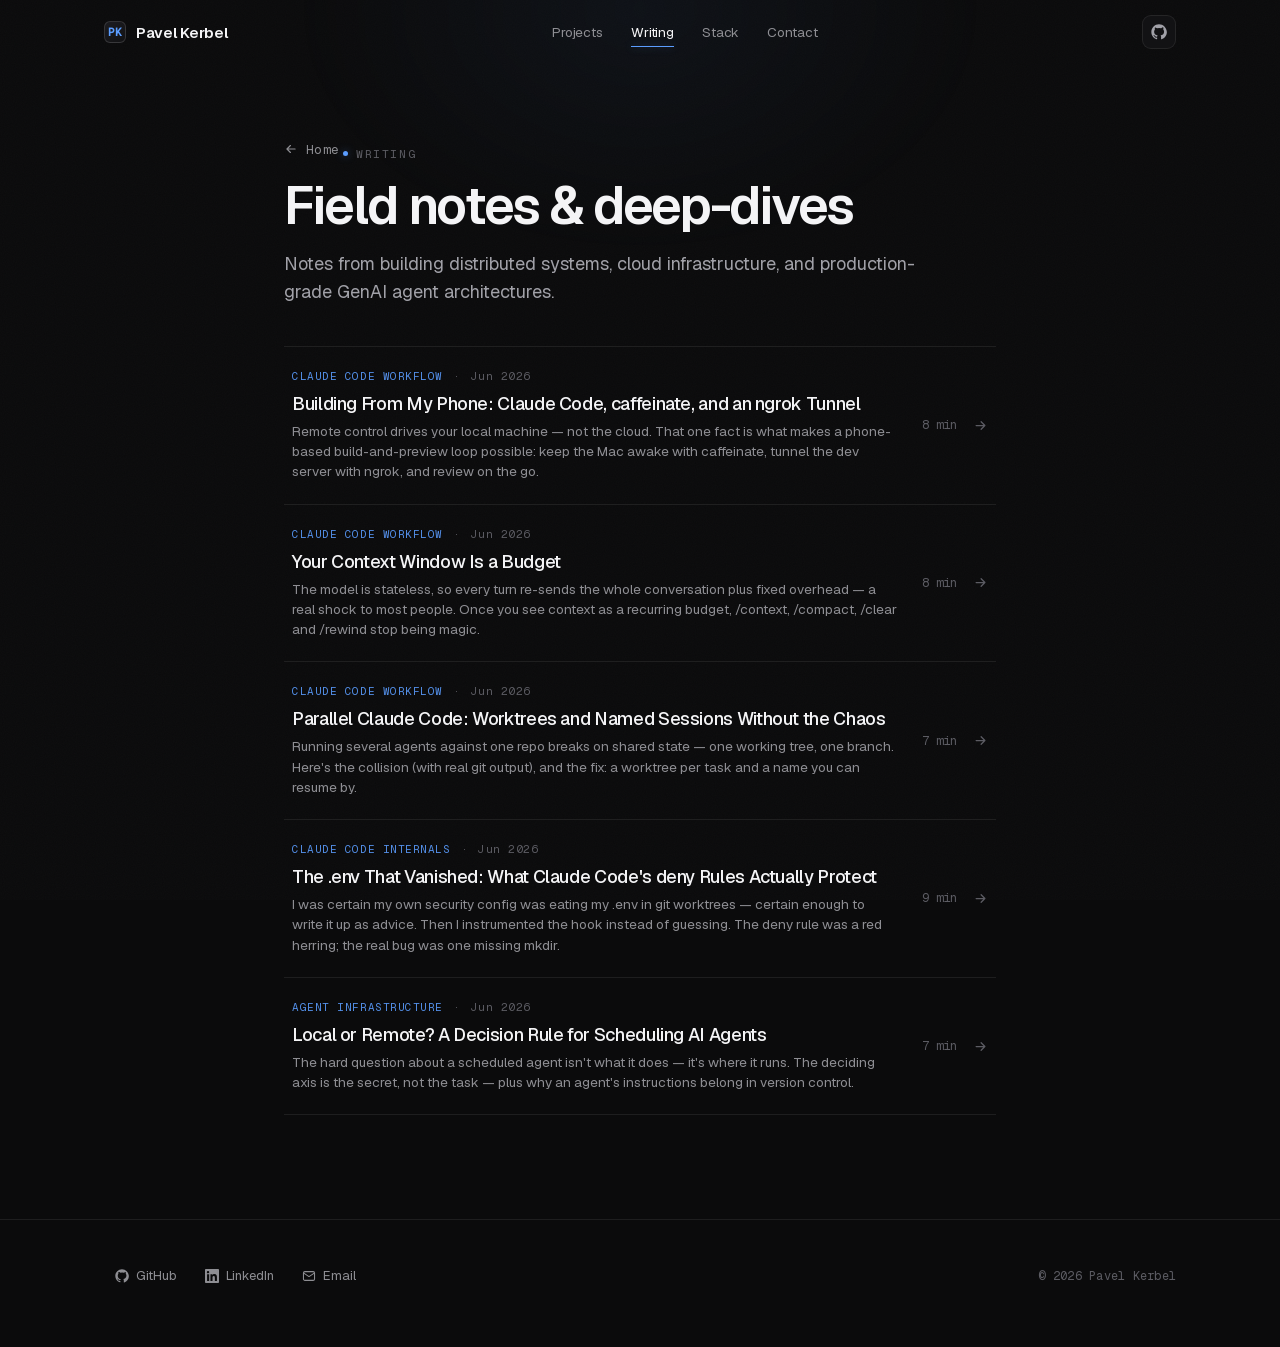
==== commit 4c780afd: "Add blog post: building from my phone with Claude Code + ngrok Field note on the mobile build loop. " ====
--- a/blog/index.html
+++ b/blog/index.html
@@ -55,6 +55,21 @@
     <section style="padding: 12px 0 40px;">
       <div class="read">
         <div class="writing-list">
+          <a class="post" href="build-from-your-phone-claude-code-ngrok/" data-tags="claude-code,remote-control,ngrok,mobile,workflow,ai-infrastructure">
+            <div class="post-main">
+              <div class="post-meta">
+                <span class="post-tag">Claude Code Workflow</span>
+                <span>·</span>
+                <span>Jun 2026</span>
+              </div>
+              <h3>Building From My Phone: Claude Code, caffeinate, and an ngrok Tunnel</h3>
+              <p class="post-desc">Remote control drives your local machine — not the cloud. That one fact is what makes a phone-based build-and-preview loop possible: keep the Mac awake with caffeinate, tunnel the dev server with ngrok, and review on the go.</p>
+            </div>
+            <div class="post-right">
+              <span>8 min</span>
+              <svg viewBox="0 0 24 24" fill="none" stroke="currentColor" stroke-width="2" stroke-linecap="round" stroke-linejoin="round"><path d="M5 12h14M13 6l6 6-6 6"/></svg>
+            </div>
+          </a>
           <a class="post" href="claude-code-context-is-a-budget/" data-tags="claude-code,context,tokens,workflow,productivity,ai-infrastructure">
             <div class="post-main">
               <div class="post-meta">
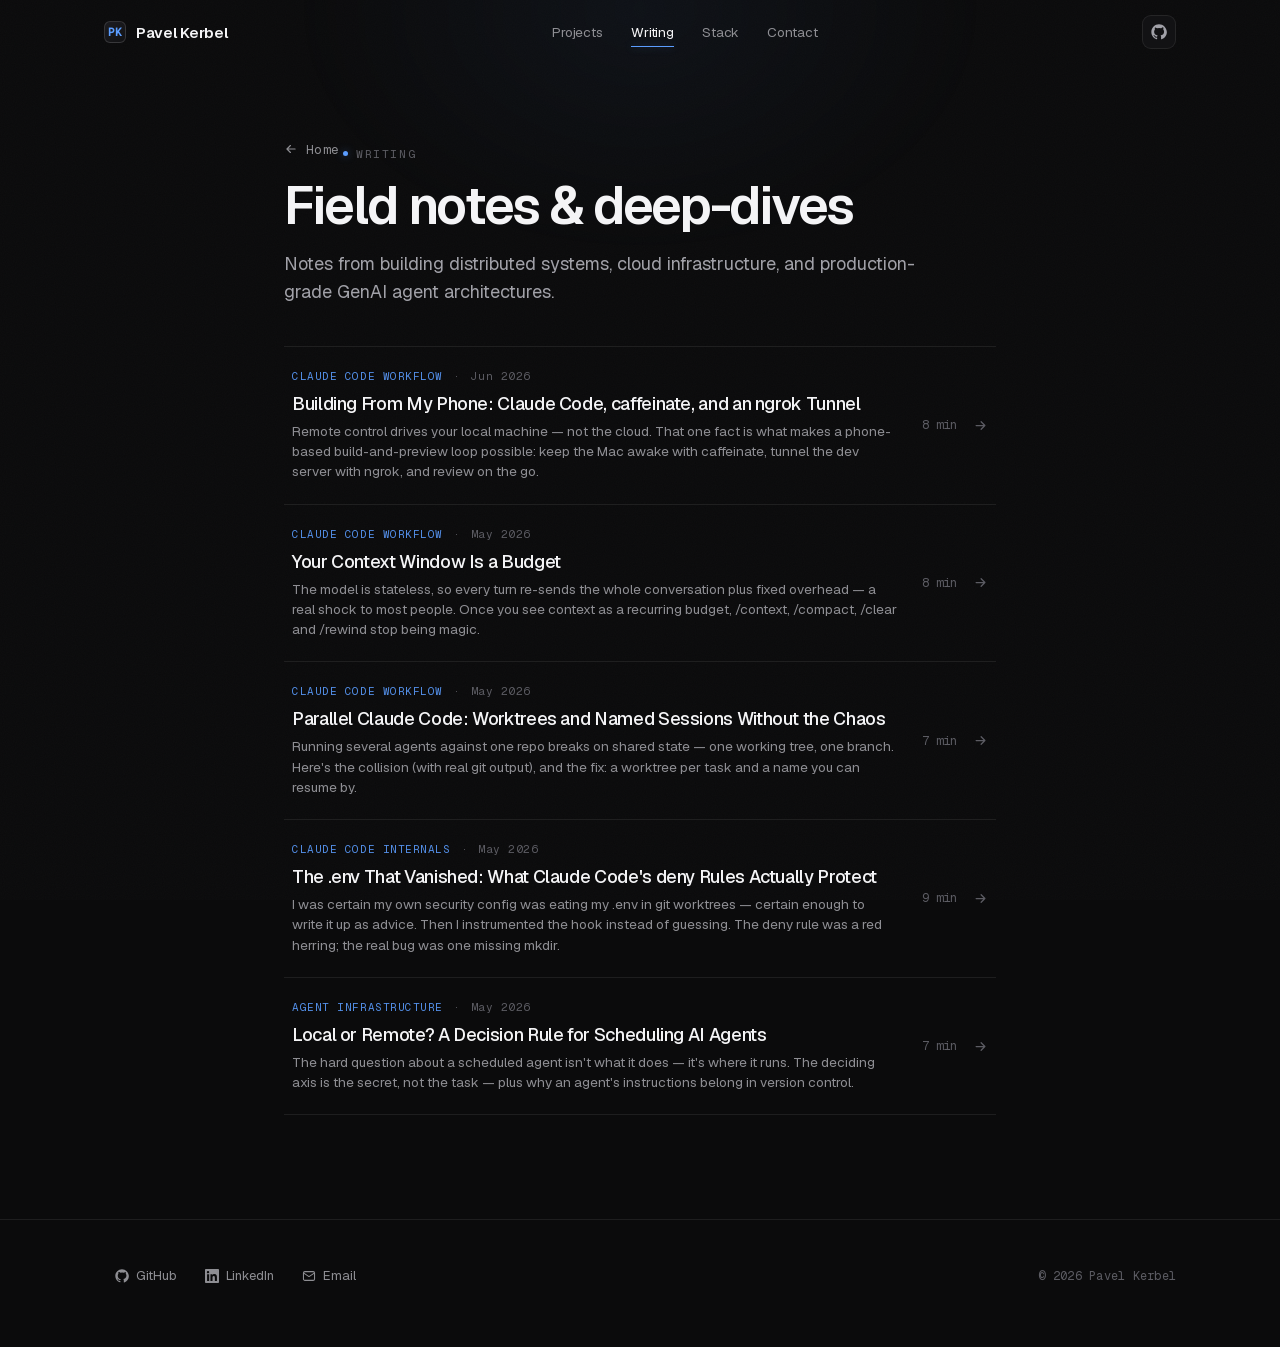
==== commit 1f24ffec: "Add @kerbelp Twitter handle; spread post dates weekly (May–Jun 2026) - twitter:site/creator = @kerbe" ====
--- a/blog/index.html
+++ b/blog/index.html
@@ -2,6 +2,15 @@
 <html lang="en">
 <head>
   <meta charset="UTF-8">
+  <!-- Google tag (gtag.js) -->
+  <script async src="https://www.googletagmanager.com/gtag/js?id=G-NZ51RTLZ8E"></script>
+  <script>
+    window.dataLayer = window.dataLayer || [];
+    function gtag(){dataLayer.push(arguments);}
+    gtag('js', new Date());
+
+    gtag('config', 'G-NZ51RTLZ8E');
+  </script>
   <meta name="viewport" content="width=device-width, initial-scale=1.0">
   <title>Writing — Pavel Kerbel</title>
 
@@ -11,6 +20,56 @@
   <meta property="og:description" content="Essays on distributed systems, cloud infrastructure, and production GenAI agent architectures.">
   <meta property="og:type" content="website">
   <meta property="og:url" content="https://pavelkerbel.com/blog/">
+  <meta property="og:site_name" content="Pavel Kerbel">
+  <meta property="og:locale" content="en_US">
+  <meta property="og:image" content="https://pavelkerbel.com/assets/og/blog.png">
+  <meta property="og:image:secure_url" content="https://pavelkerbel.com/assets/og/blog.png">
+  <meta property="og:image:type" content="image/png">
+  <meta property="og:image:width" content="1200">
+  <meta property="og:image:height" content="630">
+  <meta property="og:image:alt" content="Writing — Pavel Kerbel: field notes & deep-dives">
+  <meta name="author" content="Pavel Kerbel">
+
+  <meta name="twitter:card" content="summary_large_image">
+  <meta name="twitter:site" content="@kerbelp">
+  <meta name="twitter:creator" content="@kerbelp">
+  <meta name="twitter:title" content="Writing — Pavel Kerbel">
+  <meta name="twitter:description" content="Essays on Claude Code, agent infrastructure, and distributed systems.">
+  <meta name="twitter:image" content="https://pavelkerbel.com/assets/og/blog.png">
+
+  <link rel="icon" href="../favicon.svg" type="image/svg+xml">
+  <link rel="icon" href="../favicon-32x32.png" sizes="32x32" type="image/png">
+  <link rel="apple-touch-icon" href="../apple-touch-icon.png">
+  <meta name="theme-color" content="#0B0B0C">
+
+  <script type="application/ld+json">
+{
+  "@context": "https://schema.org",
+  "@type": "Blog",
+  "name": "Pavel Kerbel — Writing",
+  "url": "https://pavelkerbel.com/blog/",
+  "description": "Field notes and deep-dives on Claude Code, agent infrastructure, and distributed systems.",
+  "inLanguage": "en-US",
+  "author": { "@type": "Person", "name": "Pavel Kerbel", "url": "https://pavelkerbel.com/" },
+  "blogPost": [
+    { "@type": "BlogPosting", "headline": "Building From My Phone: Claude Code, caffeinate, and an ngrok Tunnel", "url": "https://pavelkerbel.com/blog/build-from-your-phone-claude-code-ngrok/", "datePublished": "2026-06-02T09:00:00+00:00", "author": { "@type": "Person", "name": "Pavel Kerbel" } },
+    { "@type": "BlogPosting", "headline": "Your Context Window Is a Budget", "url": "https://pavelkerbel.com/blog/claude-code-context-is-a-budget/", "datePublished": "2026-05-26T09:00:00+00:00", "author": { "@type": "Person", "name": "Pavel Kerbel" } },
+    { "@type": "BlogPosting", "headline": "Parallel Claude Code: Worktrees and Named Sessions Without the Chaos", "url": "https://pavelkerbel.com/blog/parallel-claude-code-worktrees-named-sessions/", "datePublished": "2026-05-19T09:00:00+00:00", "author": { "@type": "Person", "name": "Pavel Kerbel" } },
+    { "@type": "BlogPosting", "headline": "The .env That Vanished: What Claude Code's deny Rules Actually Protect", "url": "https://pavelkerbel.com/blog/claude-code-deny-rules-not-a-sandbox/", "datePublished": "2026-05-12T09:00:00+00:00", "author": { "@type": "Person", "name": "Pavel Kerbel" } },
+    { "@type": "BlogPosting", "headline": "Local or Remote? A Decision Rule for Scheduling AI Agents", "url": "https://pavelkerbel.com/blog/local-or-remote-scheduling-ai-agents/", "datePublished": "2026-05-05T09:00:00+00:00", "author": { "@type": "Person", "name": "Pavel Kerbel" } }
+  ]
+}
+  </script>
+  <script type="application/ld+json">
+{
+  "@context": "https://schema.org",
+  "@type": "BreadcrumbList",
+  "itemListElement": [
+    { "@type": "ListItem", "position": 1, "name": "Home", "item": "https://pavelkerbel.com/" },
+    { "@type": "ListItem", "position": 2, "name": "Writing", "item": "https://pavelkerbel.com/blog/" }
+  ]
+}
+  </script>
 
   <link rel="stylesheet" href="../style.css">
   <link rel="stylesheet" href="../blog.css">
@@ -75,7 +134,7 @@
               <div class="post-meta">
                 <span class="post-tag">Claude Code Workflow</span>
                 <span>·</span>
-                <span>Jun 2026</span>
+                <span>May 2026</span>
               </div>
               <h3>Your Context Window Is a Budget</h3>
               <p class="post-desc">The model is stateless, so every turn re-sends the whole conversation plus fixed overhead — a real shock to most people. Once you see context as a recurring budget, /context, /compact, /clear and /rewind stop being magic.</p>
@@ -90,7 +149,7 @@
               <div class="post-meta">
                 <span class="post-tag">Claude Code Workflow</span>
                 <span>·</span>
-                <span>Jun 2026</span>
+                <span>May 2026</span>
               </div>
               <h3>Parallel Claude Code: Worktrees and Named Sessions Without the Chaos</h3>
               <p class="post-desc">Running several agents against one repo breaks on shared state — one working tree, one branch. Here's the collision (with real git output), and the fix: a worktree per task and a name you can resume by.</p>
@@ -105,7 +164,7 @@
               <div class="post-meta">
                 <span class="post-tag">Claude Code Internals</span>
                 <span>·</span>
-                <span>Jun 2026</span>
+                <span>May 2026</span>
               </div>
               <h3>The .env That Vanished: What Claude Code's deny Rules Actually Protect</h3>
               <p class="post-desc">I was certain my own security config was eating my .env in git worktrees — certain enough to write it up as advice. Then I instrumented the hook instead of guessing. The deny rule was a red herring; the real bug was one missing mkdir.</p>
@@ -120,7 +179,7 @@
               <div class="post-meta">
                 <span class="post-tag">Agent Infrastructure</span>
                 <span>·</span>
-                <span>Jun 2026</span>
+                <span>May 2026</span>
               </div>
               <h3>Local or Remote? A Decision Rule for Scheduling AI Agents</h3>
               <p class="post-desc">The hard question about a scheduled agent isn't what it does — it's where it runs. The deciding axis is the secret, not the task — plus why an agent's instructions belong in version control.</p>
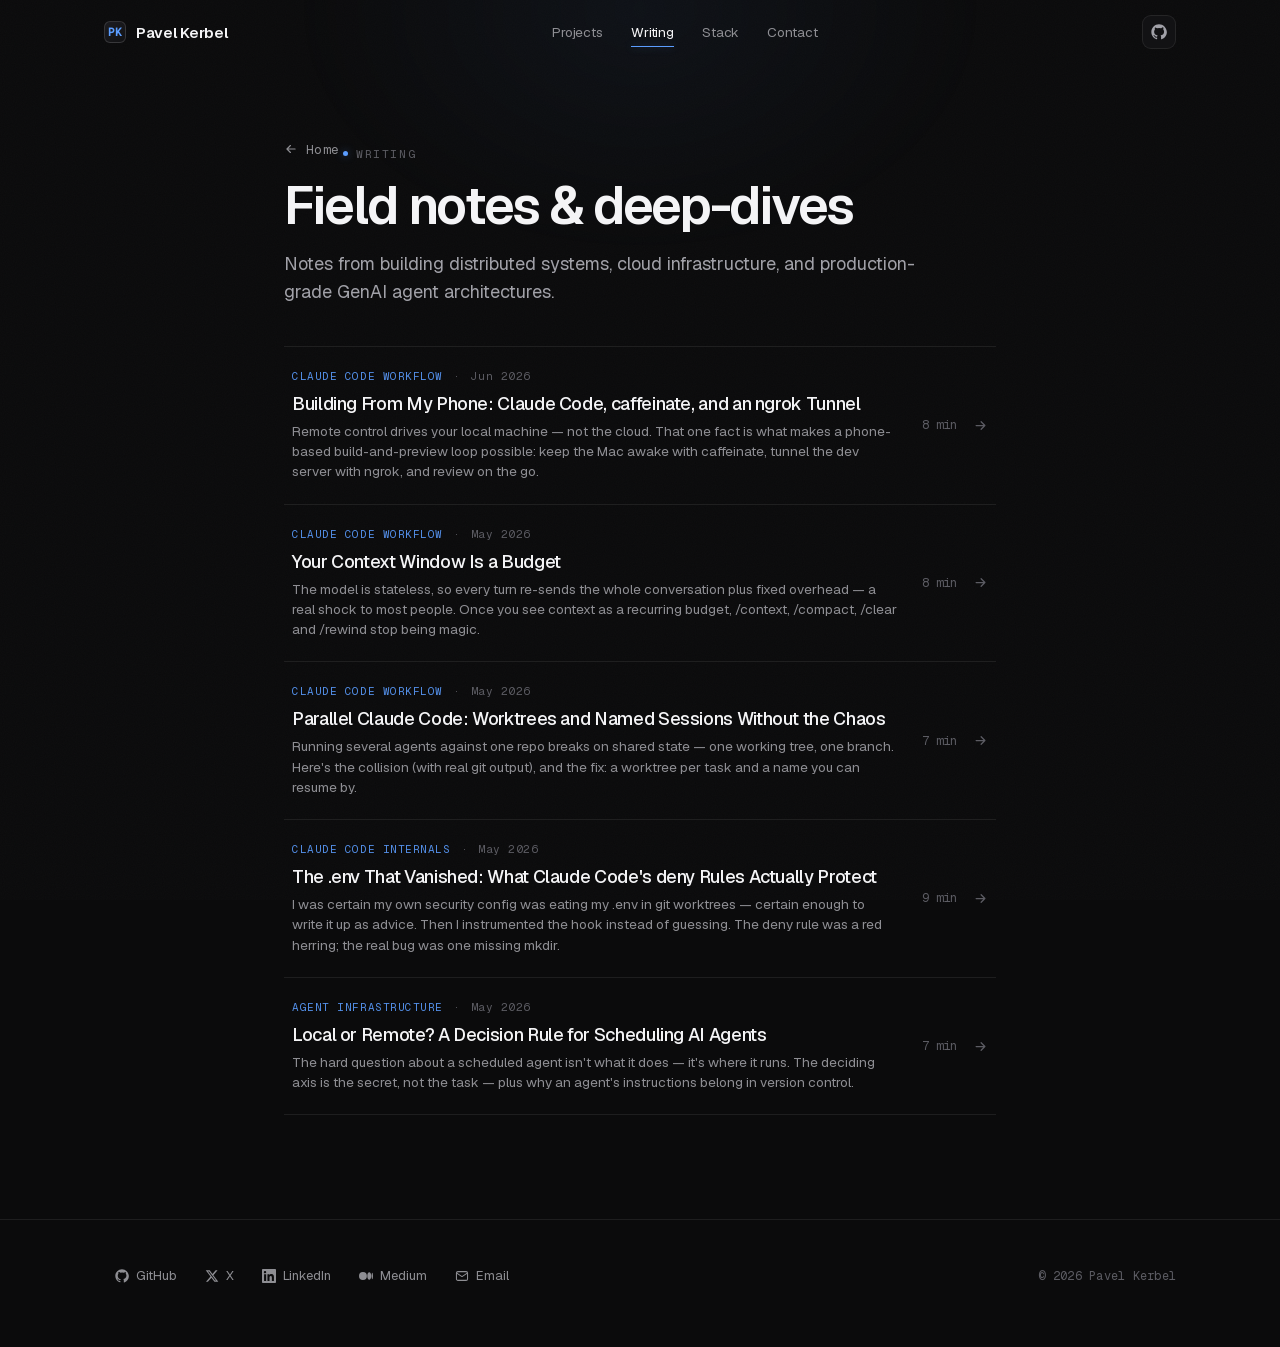
==== commit 2e38ba73: "Add Medium links & external articles, Metatron site link, ironSource alumni; footer X/Medium" ====
--- a/blog/index.html
+++ b/blog/index.html
@@ -199,7 +199,9 @@
     <div class="wrap footer-in">
       <div class="footer-links">
         <a href="https://github.com/kerbelp" target="_blank" rel="noreferrer"><svg viewBox="0 0 24 24" fill="currentColor"><path d="M12 .5C5.7.5.5 5.7.5 12c0 5.1 3.3 9.4 7.9 10.9.6.1.8-.2.8-.5v-2c-3.2.7-3.9-1.4-3.9-1.4-.5-1.3-1.3-1.7-1.3-1.7-1.1-.7.1-.7.1-.7 1.2.1 1.8 1.2 1.8 1.2 1 1.8 2.7 1.3 3.4 1 .1-.8.4-1.3.7-1.6-2.6-.3-5.3-1.3-5.3-5.8 0-1.3.5-2.3 1.2-3.1-.1-.3-.5-1.5.1-3.1 0 0 1-.3 3.3 1.2a11.5 11.5 0 0 1 6 0C17.3 4.6 18.3 5 18.3 5c.6 1.6.2 2.8.1 3.1.8.8 1.2 1.8 1.2 3.1 0 4.5-2.7 5.5-5.3 5.8.4.4.8 1.1.8 2.2v3.3c0 .3.2.6.8.5 4.6-1.5 7.9-5.8 7.9-10.9C23.5 5.7 18.3.5 12 .5Z"/></svg> GitHub</a>
+        <a href="https://x.com/kerbelp" target="_blank" rel="noreferrer"><svg viewBox="0 0 24 24" fill="currentColor"><path d="M18.244 2.25h3.308l-7.227 8.26 8.502 11.24H16.17l-5.214-6.817L4.99 21.75H1.68l7.73-8.835L1.254 2.25H8.08l4.713 6.231zm-1.161 17.52h1.833L7.084 4.126H5.117z"/></svg> X</a>
         <a href="https://www.linkedin.com/in/kerbelp/" target="_blank" rel="noreferrer"><svg viewBox="0 0 24 24" fill="currentColor"><path d="M20.45 20.45h-3.56v-5.57c0-1.33-.02-3.04-1.85-3.04-1.85 0-2.14 1.45-2.14 2.94v5.67H9.35V9h3.41v1.56h.05c.48-.9 1.64-1.85 3.37-1.85 3.6 0 4.27 2.37 4.27 5.46v6.28ZM5.34 7.43a2.07 2.07 0 1 1 0-4.13 2.07 2.07 0 0 1 0 4.13ZM7.12 20.45H3.55V9h3.57v11.45ZM22.22 0H1.77C.79 0 0 .77 0 1.73v20.54C0 23.22.79 24 1.77 24h20.45c.98 0 1.78-.78 1.78-1.73V1.73C24 .77 23.2 0 22.22 0Z"/></svg> LinkedIn</a>
+        <a href="https://medium.com/@kerbelp" target="_blank" rel="noreferrer"><svg viewBox="0 0 24 24" fill="currentColor"><path d="M13.54 12a6.8 6.8 0 0 1-6.77 6.82A6.8 6.8 0 0 1 0 12a6.8 6.8 0 0 1 6.77-6.82A6.8 6.8 0 0 1 13.54 12zM20.96 12c0 3.54-1.51 6.42-3.38 6.42-1.87 0-3.39-2.88-3.39-6.42s1.52-6.42 3.39-6.42 3.38 2.88 3.38 6.42M24 12c0 3.17-.53 5.75-1.19 5.75-.66 0-1.19-2.58-1.19-5.75s.53-5.75 1.19-5.75S24 8.83 24 12z"/></svg> Medium</a>
         <a href="mailto:hello@pavelkerbel.com"><svg viewBox="0 0 24 24" fill="none" stroke="currentColor" stroke-width="1.8" stroke-linecap="round" stroke-linejoin="round"><rect x="2.5" y="4.5" width="19" height="15" rx="2.5"/><path d="m3 7 9 6 9-6"/></svg> Email</a>
       </div>
       <span class="copyright">© 2026 Pavel Kerbel</span>
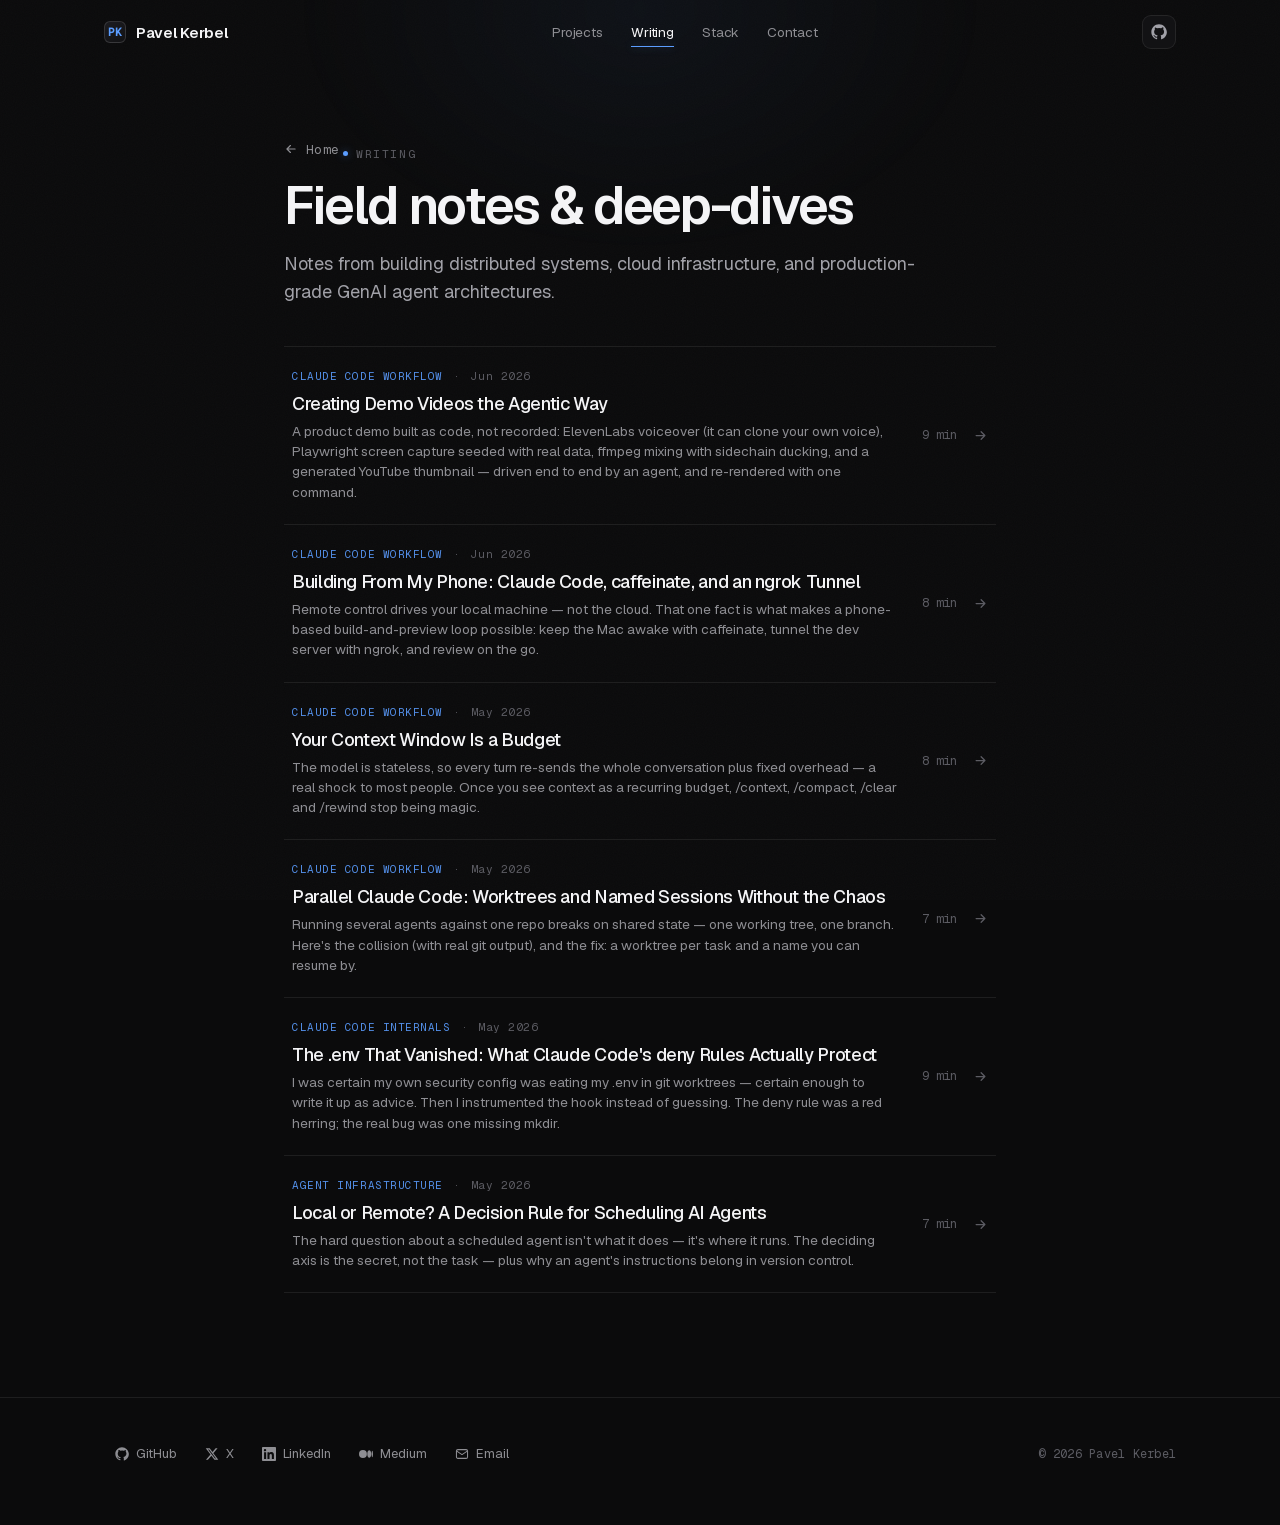
==== commit 7d4eef5b: "Add post: Creating Demo Videos the Agentic Way New essay on building a product demo as a reproducibl" ====
--- a/blog/index.html
+++ b/blog/index.html
@@ -114,6 +114,22 @@
     <section style="padding: 12px 0 40px;">
       <div class="read">
         <div class="writing-list">
+          <a class="post" href="creating-demo-videos-the-agentic-way/" data-tags="claude-code,playwright,elevenlabs,ffmpeg,automation,ai-infrastructure">
+            <div class="post-main">
+              <div class="post-meta">
+                <span class="post-tag">Claude Code Workflow</span>
+                <span>·</span>
+                <span>Jun 2026</span>
+              </div>
+              <h3>Creating Demo Videos the Agentic Way</h3>
+              <p class="post-desc">A product demo built as code, not recorded: ElevenLabs voiceover (it can clone your own voice), Playwright screen capture seeded with real data, ffmpeg mixing with sidechain ducking, and a generated YouTube thumbnail — driven end to end by an agent, and re-rendered with one command.</p>
+            </div>
+            <div class="post-right">
+              <span>9 min</span>
+              <svg viewBox="0 0 24 24" fill="none" stroke="currentColor" stroke-width="2" stroke-linecap="round" stroke-linejoin="round"><path d="M5 12h14M13 6l6 6-6 6"/></svg>
+            </div>
+          </a>
+
           <a class="post" href="build-from-your-phone-claude-code-ngrok/" data-tags="claude-code,remote-control,ngrok,mobile,workflow,ai-infrastructure">
             <div class="post-main">
               <div class="post-meta">
--- a/style.css
+++ b/style.css
@@ -845,6 +845,7 @@
    Writing
    ============================================================ */
 .writing-list { border-top: 1px solid var(--line); }
+.writing-more { display: flex; justify-content: center; margin-top: 32px; }
 .post {
   display: grid;
   grid-template-columns: 1fr auto;
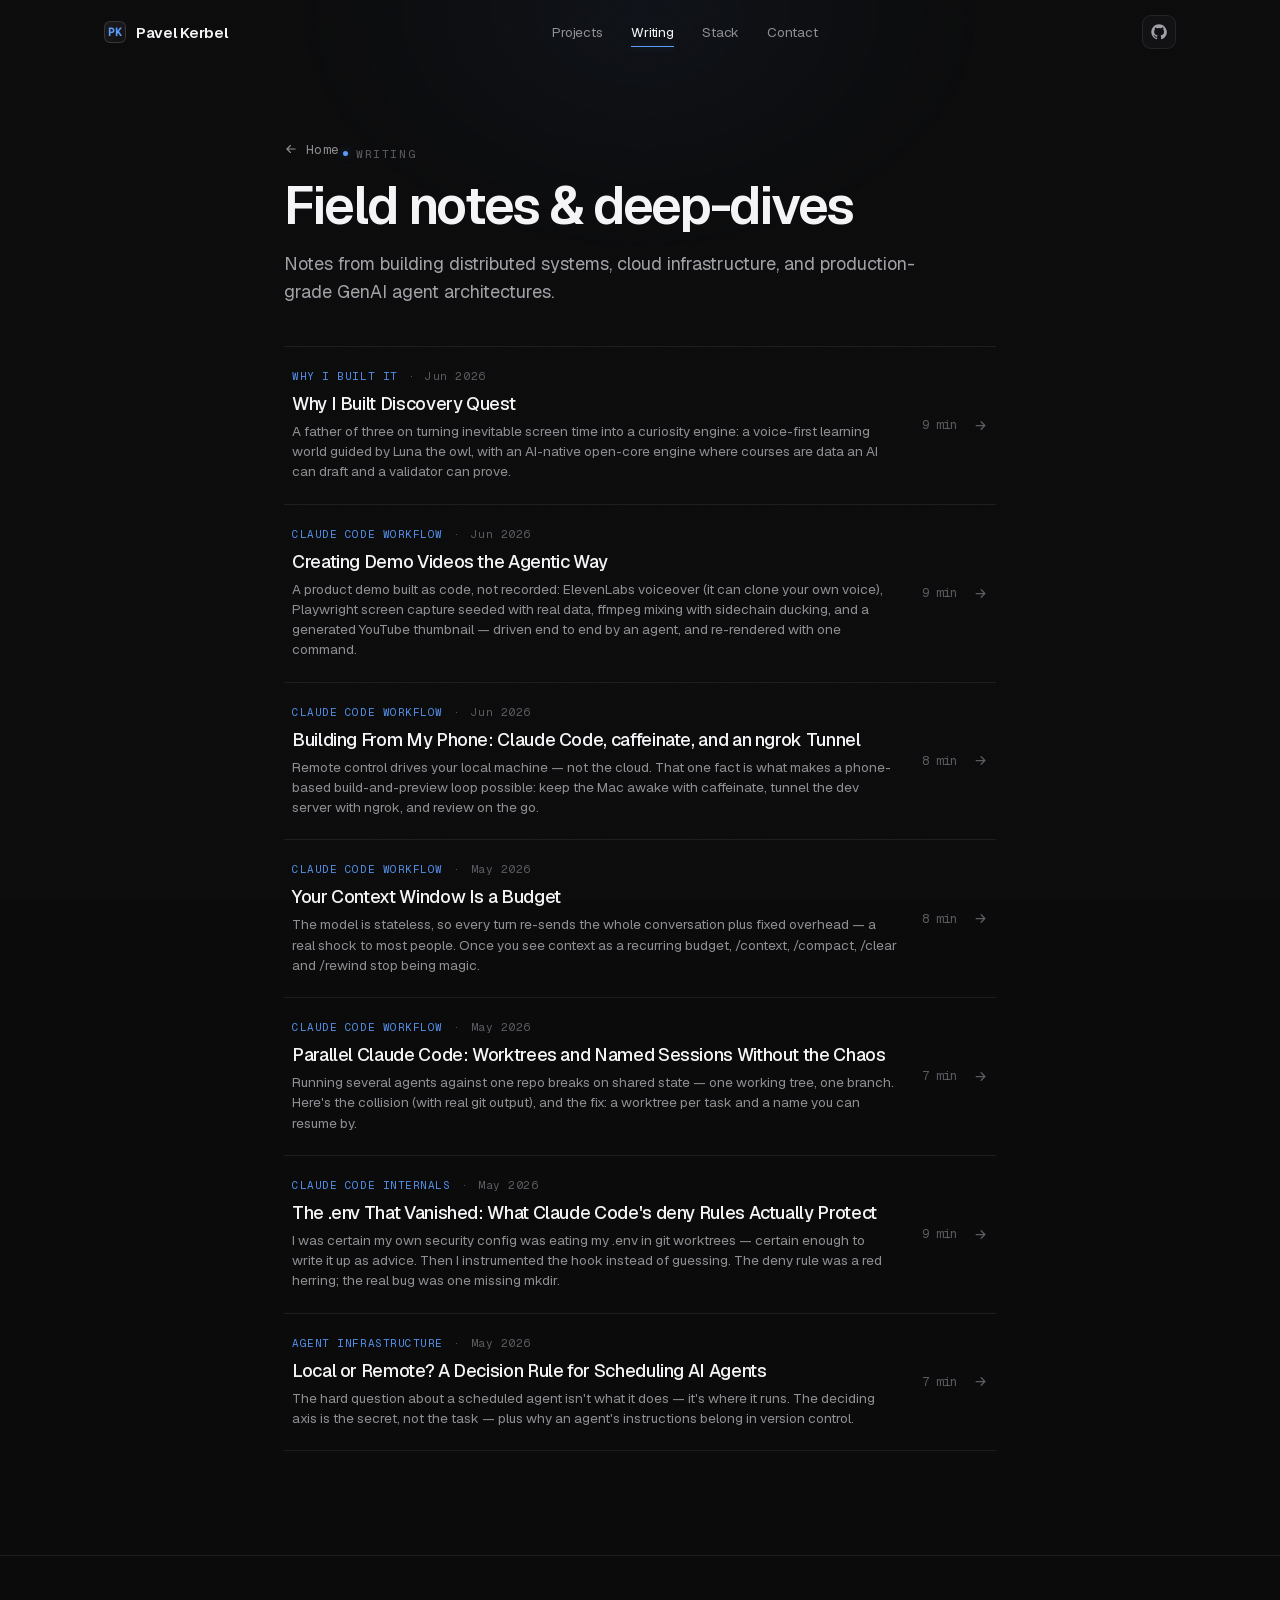
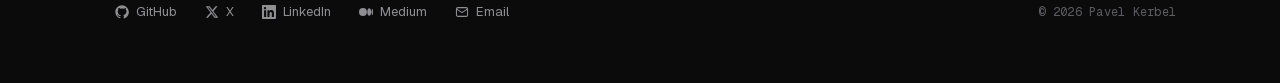
==== commit 307d7485: "Add post: Why I Built Discovery Quest Father-first founder essay on Discovery Quest — voice-first le" ====
--- a/blog/index.html
+++ b/blog/index.html
@@ -52,6 +52,8 @@
   "inLanguage": "en-US",
   "author": { "@type": "Person", "name": "Pavel Kerbel", "url": "https://pavelkerbel.com/" },
   "blogPost": [
+    { "@type": "BlogPosting", "headline": "Why I Built Discovery Quest", "url": "https://pavelkerbel.com/blog/why-i-built-discovery-quest/", "datePublished": "2026-06-14T09:00:00+00:00", "author": { "@type": "Person", "name": "Pavel Kerbel" } },
+    { "@type": "BlogPosting", "headline": "Creating Demo Videos the Agentic Way", "url": "https://pavelkerbel.com/blog/creating-demo-videos-the-agentic-way/", "datePublished": "2026-06-08T09:00:00+00:00", "author": { "@type": "Person", "name": "Pavel Kerbel" } },
     { "@type": "BlogPosting", "headline": "Building From My Phone: Claude Code, caffeinate, and an ngrok Tunnel", "url": "https://pavelkerbel.com/blog/build-from-your-phone-claude-code-ngrok/", "datePublished": "2026-06-02T09:00:00+00:00", "author": { "@type": "Person", "name": "Pavel Kerbel" } },
     { "@type": "BlogPosting", "headline": "Your Context Window Is a Budget", "url": "https://pavelkerbel.com/blog/claude-code-context-is-a-budget/", "datePublished": "2026-05-26T09:00:00+00:00", "author": { "@type": "Person", "name": "Pavel Kerbel" } },
     { "@type": "BlogPosting", "headline": "Parallel Claude Code: Worktrees and Named Sessions Without the Chaos", "url": "https://pavelkerbel.com/blog/parallel-claude-code-worktrees-named-sessions/", "datePublished": "2026-05-19T09:00:00+00:00", "author": { "@type": "Person", "name": "Pavel Kerbel" } },
@@ -114,6 +116,22 @@
     <section style="padding: 12px 0 40px;">
       <div class="read">
         <div class="writing-list">
+          <a class="post" href="why-i-built-discovery-quest/" data-tags="discovery-quest,edtech,ai,elevenlabs,open-core,parenting">
+            <div class="post-main">
+              <div class="post-meta">
+                <span class="post-tag">Why I Built It</span>
+                <span>·</span>
+                <span>Jun 2026</span>
+              </div>
+              <h3>Why I Built Discovery Quest</h3>
+              <p class="post-desc">A father of three on turning inevitable screen time into a curiosity engine: a voice-first learning world guided by Luna the owl, with an AI-native open-core engine where courses are data an AI can draft and a validator can prove.</p>
+            </div>
+            <div class="post-right">
+              <span>9 min</span>
+              <svg viewBox="0 0 24 24" fill="none" stroke="currentColor" stroke-width="2" stroke-linecap="round" stroke-linejoin="round"><path d="M5 12h14M13 6l6 6-6 6"/></svg>
+            </div>
+          </a>
+
           <a class="post" href="creating-demo-videos-the-agentic-way/" data-tags="claude-code,playwright,elevenlabs,ffmpeg,automation,ai-infrastructure">
             <div class="post-main">
               <div class="post-meta">
--- a/blog.css
+++ b/blog.css
@@ -178,6 +178,25 @@
   line-height: 1.6;
 }
 
+/* ---- figure / screenshot ---- */
+.prose figure { margin: 0; }
+.prose figure img {
+  width: 100%;
+  height: auto;
+  display: block;
+  border-radius: var(--radius-sm);
+  border: 1px solid var(--line-strong);
+  box-shadow: 0 18px 50px -22px rgba(0,0,0,0.65);
+}
+.prose figcaption {
+  margin-top: 12px;
+  font-size: 13.5px;
+  line-height: 1.5;
+  color: var(--text-faint);
+  text-align: center;
+}
+.prose figcaption a { color: var(--text-mute); }
+
 /* ---- callout ---- */
 .callout {
   border: 1px solid var(--line);
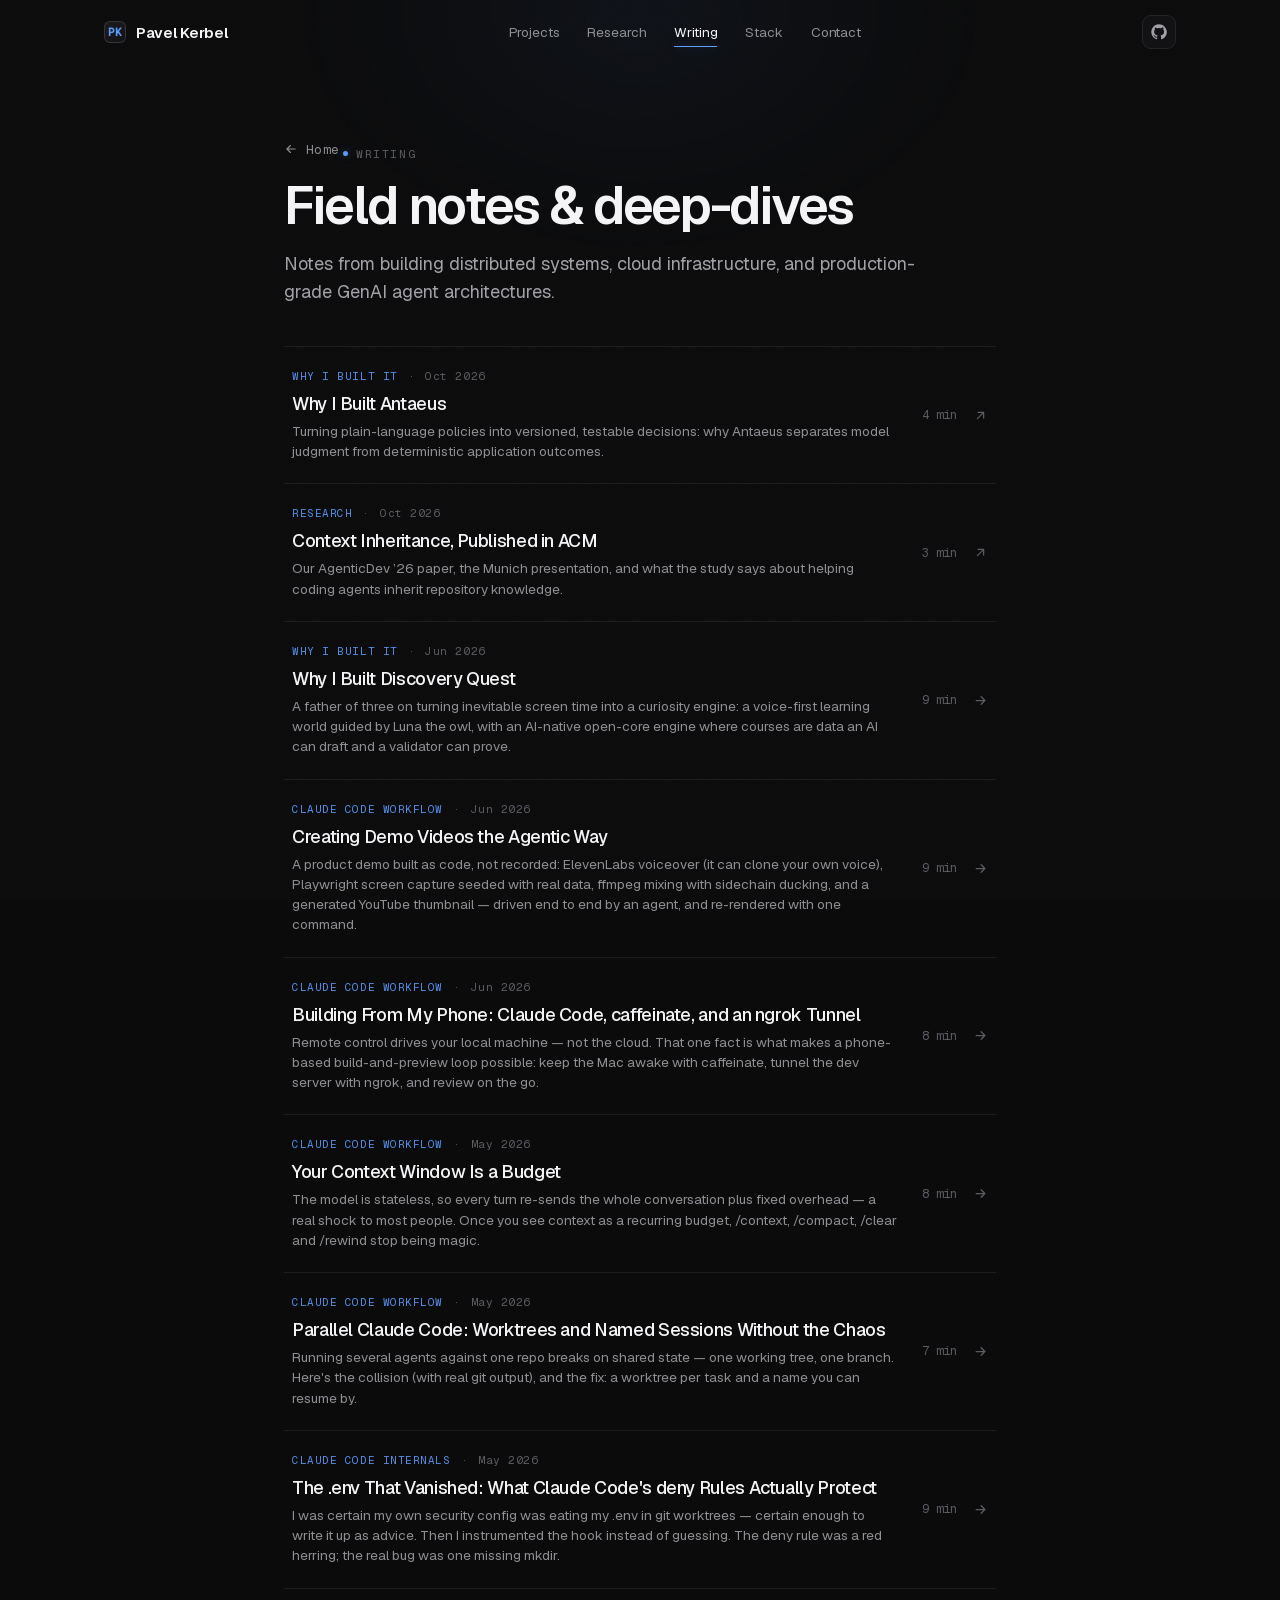
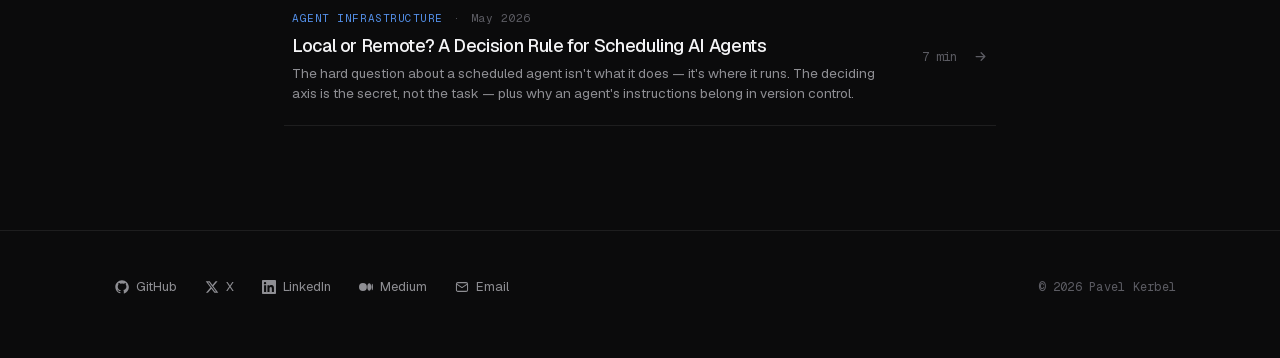
==== commit ef6dc519: "Refresh portfolio with Antaeus, ACM research, and Discovery Quest" ====
--- a/blog/index.html
+++ b/blog/index.html
@@ -50,28 +50,125 @@
   "url": "https://pavelkerbel.com/blog/",
   "description": "Field notes and deep-dives on Claude Code, agent infrastructure, and distributed systems.",
   "inLanguage": "en-US",
-  "author": { "@type": "Person", "name": "Pavel Kerbel", "url": "https://pavelkerbel.com/" },
+  "author": {
+    "@type": "Person",
+    "name": "Pavel Kerbel",
+    "url": "https://pavelkerbel.com/"
+  },
   "blogPost": [
-    { "@type": "BlogPosting", "headline": "Why I Built Discovery Quest", "url": "https://pavelkerbel.com/blog/why-i-built-discovery-quest/", "datePublished": "2026-06-14T09:00:00+00:00", "author": { "@type": "Person", "name": "Pavel Kerbel" } },
-    { "@type": "BlogPosting", "headline": "Creating Demo Videos the Agentic Way", "url": "https://pavelkerbel.com/blog/creating-demo-videos-the-agentic-way/", "datePublished": "2026-06-08T09:00:00+00:00", "author": { "@type": "Person", "name": "Pavel Kerbel" } },
-    { "@type": "BlogPosting", "headline": "Building From My Phone: Claude Code, caffeinate, and an ngrok Tunnel", "url": "https://pavelkerbel.com/blog/build-from-your-phone-claude-code-ngrok/", "datePublished": "2026-06-02T09:00:00+00:00", "author": { "@type": "Person", "name": "Pavel Kerbel" } },
-    { "@type": "BlogPosting", "headline": "Your Context Window Is a Budget", "url": "https://pavelkerbel.com/blog/claude-code-context-is-a-budget/", "datePublished": "2026-05-26T09:00:00+00:00", "author": { "@type": "Person", "name": "Pavel Kerbel" } },
-    { "@type": "BlogPosting", "headline": "Parallel Claude Code: Worktrees and Named Sessions Without the Chaos", "url": "https://pavelkerbel.com/blog/parallel-claude-code-worktrees-named-sessions/", "datePublished": "2026-05-19T09:00:00+00:00", "author": { "@type": "Person", "name": "Pavel Kerbel" } },
-    { "@type": "BlogPosting", "headline": "The .env That Vanished: What Claude Code's deny Rules Actually Protect", "url": "https://pavelkerbel.com/blog/claude-code-deny-rules-not-a-sandbox/", "datePublished": "2026-05-12T09:00:00+00:00", "author": { "@type": "Person", "name": "Pavel Kerbel" } },
-    { "@type": "BlogPosting", "headline": "Local or Remote? A Decision Rule for Scheduling AI Agents", "url": "https://pavelkerbel.com/blog/local-or-remote-scheduling-ai-agents/", "datePublished": "2026-05-05T09:00:00+00:00", "author": { "@type": "Person", "name": "Pavel Kerbel" } }
+    {
+      "@type": "BlogPosting",
+      "headline": "Why I Built Antaeus",
+      "url": "https://pavelkerbel.com/blog/why-i-built-antaeus/",
+      "datePublished": "2026-10-21",
+      "author": {
+        "@type": "Person",
+        "name": "Pavel Kerbel"
+      }
+    },
+    {
+      "@type": "BlogPosting",
+      "headline": "Context Inheritance, Published in ACM",
+      "url": "https://pavelkerbel.com/blog/context-inheritance-acm/",
+      "datePublished": "2026-10-21",
+      "author": {
+        "@type": "Person",
+        "name": "Pavel Kerbel"
+      }
+    },
+    {
+      "@type": "BlogPosting",
+      "headline": "Why I Built Discovery Quest",
+      "url": "https://pavelkerbel.com/blog/why-i-built-discovery-quest/",
+      "datePublished": "2026-06-14T09:00:00+00:00",
+      "author": {
+        "@type": "Person",
+        "name": "Pavel Kerbel"
+      }
+    },
+    {
+      "@type": "BlogPosting",
+      "headline": "Creating Demo Videos the Agentic Way",
+      "url": "https://pavelkerbel.com/blog/creating-demo-videos-the-agentic-way/",
+      "datePublished": "2026-06-08T09:00:00+00:00",
+      "author": {
+        "@type": "Person",
+        "name": "Pavel Kerbel"
+      }
+    },
+    {
+      "@type": "BlogPosting",
+      "headline": "Building From My Phone: Claude Code, caffeinate, and an ngrok Tunnel",
+      "url": "https://pavelkerbel.com/blog/build-from-your-phone-claude-code-ngrok/",
+      "datePublished": "2026-06-02T09:00:00+00:00",
+      "author": {
+        "@type": "Person",
+        "name": "Pavel Kerbel"
+      }
+    },
+    {
+      "@type": "BlogPosting",
+      "headline": "Your Context Window Is a Budget",
+      "url": "https://pavelkerbel.com/blog/claude-code-context-is-a-budget/",
+      "datePublished": "2026-05-26T09:00:00+00:00",
+      "author": {
+        "@type": "Person",
+        "name": "Pavel Kerbel"
+      }
+    },
+    {
+      "@type": "BlogPosting",
+      "headline": "Parallel Claude Code: Worktrees and Named Sessions Without the Chaos",
+      "url": "https://pavelkerbel.com/blog/parallel-claude-code-worktrees-named-sessions/",
+      "datePublished": "2026-05-19T09:00:00+00:00",
+      "author": {
+        "@type": "Person",
+        "name": "Pavel Kerbel"
+      }
+    },
+    {
+      "@type": "BlogPosting",
+      "headline": "The .env That Vanished: What Claude Code's deny Rules Actually Protect",
+      "url": "https://pavelkerbel.com/blog/claude-code-deny-rules-not-a-sandbox/",
+      "datePublished": "2026-05-12T09:00:00+00:00",
+      "author": {
+        "@type": "Person",
+        "name": "Pavel Kerbel"
+      }
+    },
+    {
+      "@type": "BlogPosting",
+      "headline": "Local or Remote? A Decision Rule for Scheduling AI Agents",
+      "url": "https://pavelkerbel.com/blog/local-or-remote-scheduling-ai-agents/",
+      "datePublished": "2026-05-05T09:00:00+00:00",
+      "author": {
+        "@type": "Person",
+        "name": "Pavel Kerbel"
+      }
+    }
   ]
 }
-  </script>
+</script>
   <script type="application/ld+json">
 {
   "@context": "https://schema.org",
   "@type": "BreadcrumbList",
   "itemListElement": [
-    { "@type": "ListItem", "position": 1, "name": "Home", "item": "https://pavelkerbel.com/" },
-    { "@type": "ListItem", "position": 2, "name": "Writing", "item": "https://pavelkerbel.com/blog/" }
+    {
+      "@type": "ListItem",
+      "position": 1,
+      "name": "Home",
+      "item": "https://pavelkerbel.com/"
+    },
+    {
+      "@type": "ListItem",
+      "position": 2,
+      "name": "Writing",
+      "item": "https://pavelkerbel.com/blog/"
+    }
   ]
 }
-  </script>
+</script>
 
   <link rel="stylesheet" href="../style.css">
   <link rel="stylesheet" href="../blog.css">
@@ -88,6 +185,7 @@
       </a>
       <nav class="nav">
         <a href="../#projects" class="nav-link">Projects</a>
+        <a href="../#research" class="nav-link">Research</a>
         <a href="./" class="nav-link active">Writing</a>
         <a href="../#stack" class="nav-link">Stack</a>
         <a href="../#contact" class="nav-link">Contact</a>
@@ -116,6 +214,9 @@
     <section style="padding: 12px 0 40px;">
       <div class="read">
         <div class="writing-list">
+<a class="post" href="why-i-built-antaeus/" data-tags="antaeus,semantic-policy,open-source"><div class="post-main"><div class="post-meta"><span class="post-tag">Why I Built It</span><span>·</span><span>Oct 2026</span></div><h3>Why I Built Antaeus</h3><p class="post-desc">Turning plain-language policies into versioned, testable decisions: why Antaeus separates model judgment from deterministic application outcomes.</p></div><div class="post-right"><span>4 min</span><svg viewBox="0 0 24 24" fill="none" stroke="currentColor" stroke-width="2" stroke-linecap="round" stroke-linejoin="round"><path d="M7 17 17 7M8 7h9v9"/></svg></div></a>
+<a class="post" href="context-inheritance-acm/" data-tags="research,context-inheritance,ai-agents"><div class="post-main"><div class="post-meta"><span class="post-tag">Research</span><span>·</span><span>Oct 2026</span></div><h3>Context Inheritance, Published in ACM</h3><p class="post-desc">Our AgenticDev ’26 paper, the Munich presentation, and what the study says about helping coding agents inherit repository knowledge.</p></div><div class="post-right"><span>3 min</span><svg viewBox="0 0 24 24" fill="none" stroke="currentColor" stroke-width="2" stroke-linecap="round" stroke-linejoin="round"><path d="M7 17 17 7M8 7h9v9"/></svg></div></a>
+
           <a class="post" href="why-i-built-discovery-quest/" data-tags="discovery-quest,edtech,ai,elevenlabs,open-core,parenting">
             <div class="post-main">
               <div class="post-meta">
--- a/style.css
+++ b/style.css
@@ -1164,3 +1164,22 @@
 
 .block { padding: 64px 0; }
 @media (max-width: 640px) { .block { padding: 48px 0; } }
+
+/* Publication feature — follows the existing surface and type scale. */
+.publication-feature { padding: clamp(24px, 4vw, 48px); border: 1px solid var(--line-strong); border-radius: var(--radius); background: var(--bg-2); }
+.publication-feature h3 { margin: 16px 0 8px; font-size: clamp(28px, 4vw, 42px); line-height: 1.15; }
+.publication-feature h3 a { color: var(--text); }
+.publication-feature h3 a:hover { color: var(--accent); }
+.publication-feature p { max-width: 76ch; line-height: 1.65; color: var(--text-mute); margin: 14px 0; }
+.publication-feature .publication-subtitle { font-size: 19px; color: var(--text); }
+.publication-feature .publication-authors { font-size: 13px; }
+.publication-actions { display: flex; flex-wrap: wrap; align-items: center; gap: 14px; margin-top: 28px; }
+#more-projects .card-top { gap: 12px; }
+#more-projects .card-kind { text-align: right; }
+
+@media (max-width: 600px) {
+  .hero-status { max-width: 100%; white-space: normal; line-height: 1.5; border-radius: 16px; }
+  .hero-status .dot { flex-shrink: 0; }
+  .footer-links { flex-wrap: wrap; }
+  .publication-actions { align-items: flex-start; }
+}
